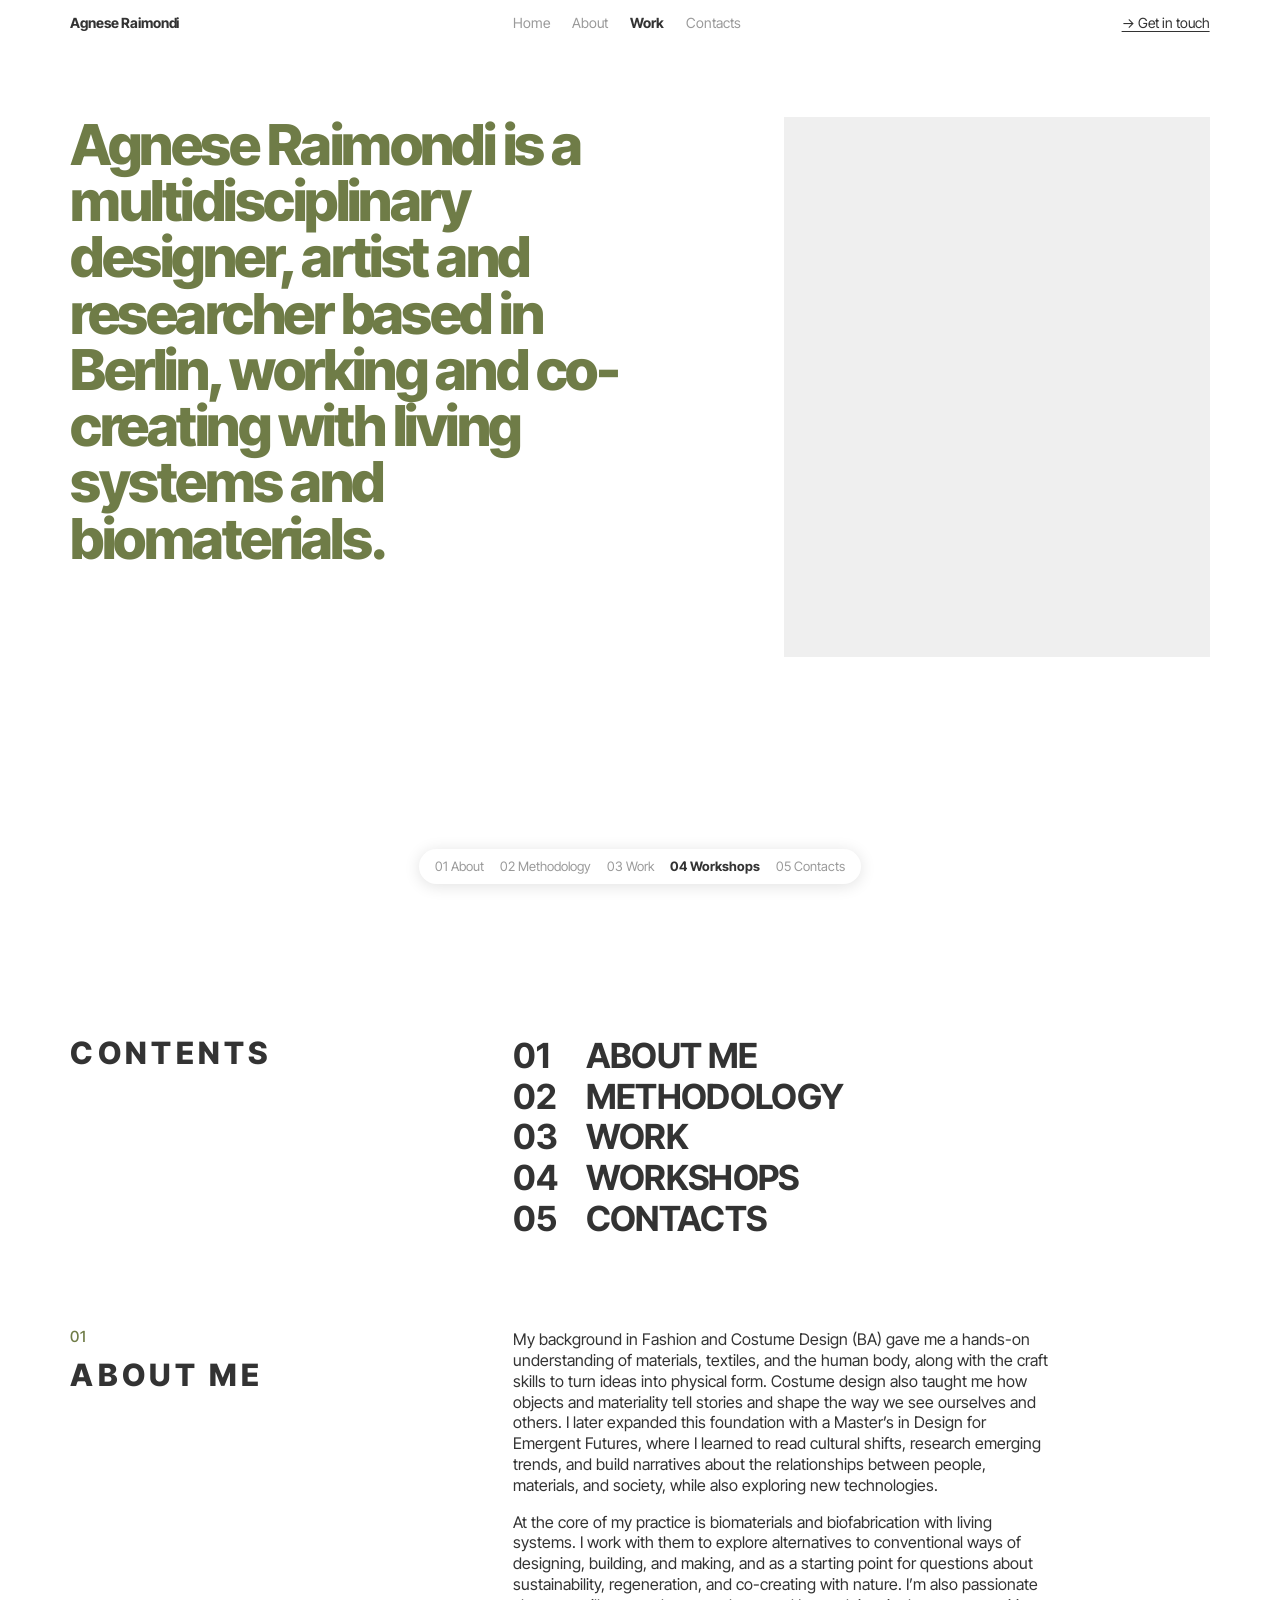
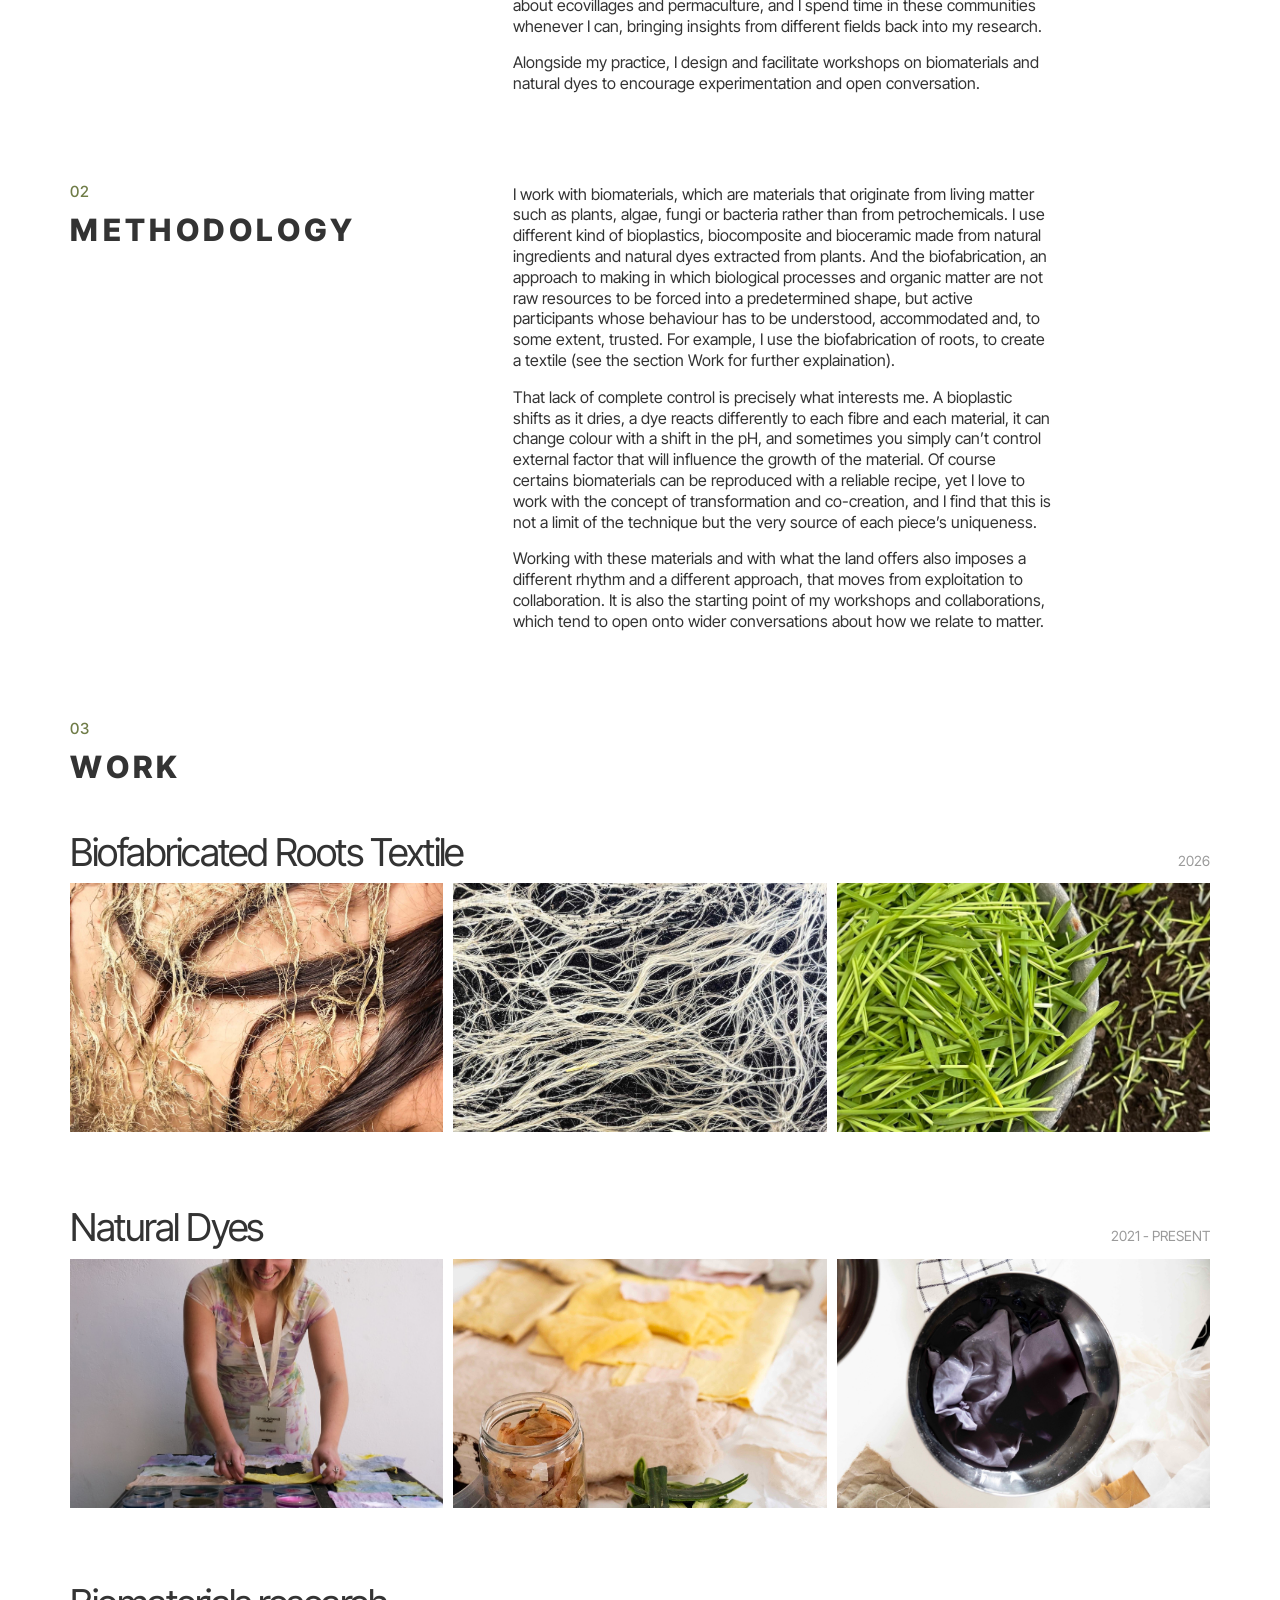
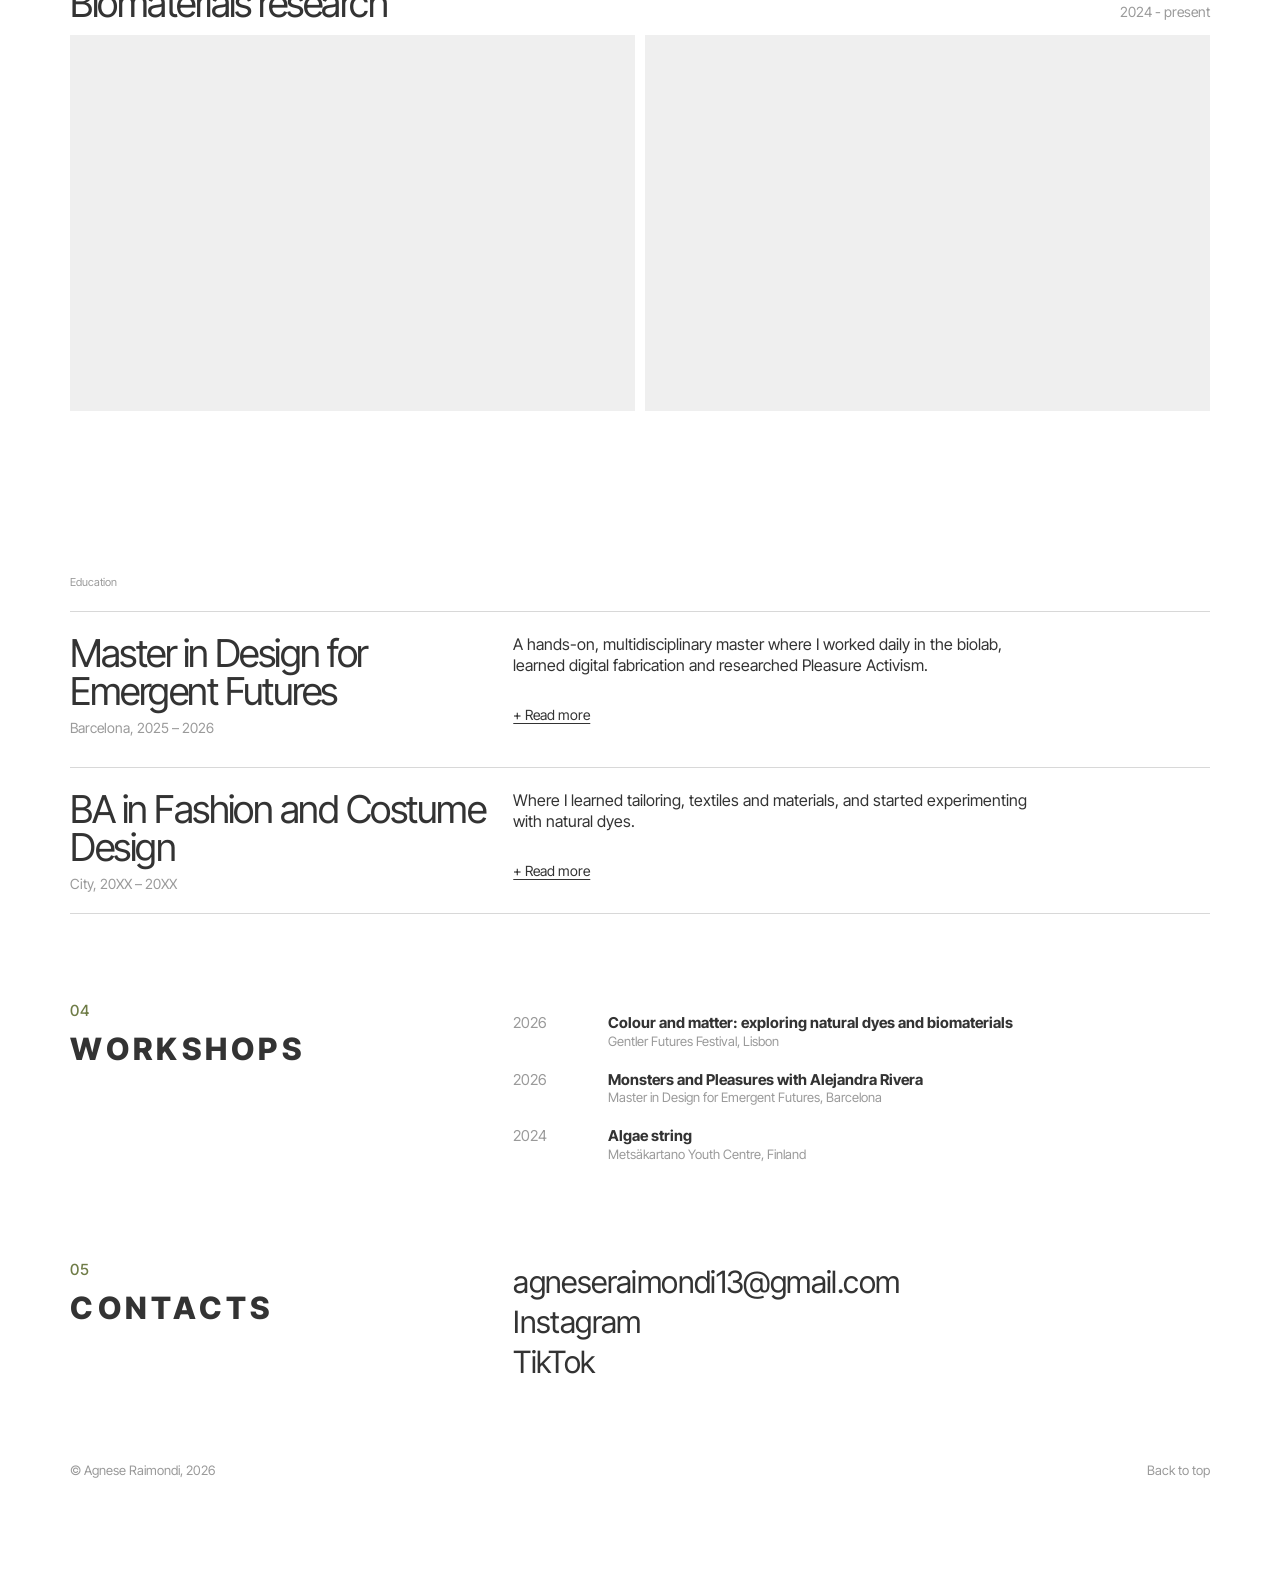
==== index.html @ 015f02f3 "eliminato process" ====
<!DOCTYPE html>
<html lang="en">
<head>
<meta charset="utf-8">
<meta name="viewport" content="width=device-width, initial-scale=1">
<title>Agnese Raimondi </title>
<meta name="description" content="Agnese Raimondi is a Bio-artist and Designer, working with sustainable approaches, regenerative design and biomaterials.">
<link rel="preconnect" href="https://fonts.googleapis.com">
<link rel="preconnect" href="https://fonts.gstatic.com" crossorigin>
<link href="https://fonts.googleapis.com/css2?family=Inter+Tight:wght@200;300;400;500;700;800&display=swap" rel="stylesheet">
<link rel="stylesheet" href="style.css">
</head>
<body>

<header class="bar">
  <a class="mark" href="#top">Agnese Raimondi</a>
  <nav aria-label="Main">
    <a href="#top" class="on">Home</a>
    <a href="#about">About</a>
    <a href="#work">Work</a>
    <a href="#contacts">Contacts</a>
  </nav>
  <a class="cta" href="#contacts">→ Get in touch</a>
</header>

<main id="top">
<div class="cover">
  <div class="cover-text">
<h1 class="lead">
  <span class="name">Agnese Raimondi is a multidisciplinary designer, artist and researcher based in Berlin, working and co-creating with living systems and biomaterials.</span>
</h1>
  </div>
  <div class="hero">
    <iframe src="https://player.vimeo.com/video/1244263925?badge=0&amp;autopause=0&amp;player_id=0&amp;app_id=58479&amp;autoplay=1&amp;muted=1&amp;loop=1&amp;background=1"
            allow="autoplay; fullscreen; picture-in-picture; clipboard-write; encrypted-media; web-share"
            referrerpolicy="strict-origin-when-cross-origin"
            title="MOLD WILL GROW ON YOU"></iframe>
  </div>
</div>

  <section class="blk toc" id="contents">
    <h2>Contents</h2>
    <div class="body">
      <ol>
        <li><a href="#about"><span>01</span>About me</a></li>
        <li><a href="#methodology"><span>02</span>Methodology</a></li>
        <li><a href="#work"><span>03</span>Work</a></li>
        <li><a href="#workshops"><span>04</span>Workshops</a></li>
        <li><a href="#contacts"><span>05</span>Contacts</a></li>
      </ol>
    </div>
  </section>

  <section class="blk" id="about">
    <h2><small>01</small>About me</h2>
    <div class="body">
      <p>My background in Fashion and Costume Design (BA) gave me a hands-on understanding of materials, textiles, and the human body, along with the craft skills to turn ideas into physical form. Costume design also taught me how objects and materiality tell stories and shape the way we see ourselves and others. I later expanded this foundation with a Master’s in Design for Emergent Futures, where I learned to read cultural shifts, research emerging trends, and build narratives about the relationships between people, materials, and society, while also exploring new technologies.</p>
<p>At the core of my practice is biomaterials and biofabrication with living systems. I work with them to explore alternatives to conventional ways of designing, building, and making, and as a starting point for questions about sustainability, regeneration, and co-creating with nature. I’m also passionate about ecovillages and permaculture, and I spend time in these communities whenever I can, bringing insights from different fields back into my research.</p>
<p>Alongside my practice, I design and facilitate workshops on biomaterials and natural dyes to encourage experimentation and open conversation.</p>
    </div>
  </section>

  <section class="blk" id="methodology">
    <h2><small>02</small>Methodology</h2>
    <div class="body">
<p>I work with biomaterials, which are materials that originate from living matter such as plants, algae, fungi or bacteria rather than from petrochemicals. I use different kind of bioplastics, biocomposite and bioceramic made from natural ingredients and natural dyes extracted from plants. And the biofabrication, an approach to making in which biological processes and organic matter are not raw resources to be forced into a predetermined shape, but active participants whose behaviour has to be understood, accommodated and, to some extent, trusted. For example, I use the biofabrication of roots, to create a textile (see the section Work for further explaination).</p>
<p>That lack of complete control is precisely what interests me. A bioplastic shifts as it dries, a dye reacts differently to each fibre and each material, it can change colour with a shift in the pH, and sometimes you simply can’t control external factor that will influence the growth of the material. Of course certains biomaterials can be reproduced with a reliable recipe, yet I love to work with the concept of transformation and co-creation,  and I find that this is not a limit of the technique but the very source of each piece’s uniqueness.</p>
<p>Working with these materials and with what the land offers also imposes a different rhythm and a different approach, that moves from exploitation to collaboration. It is also the starting point of my workshops and collaborations, which tend to open onto wider conversations about how we relate to matter.</p>
    </div>
  </section>

  <section class="blk wide" id="work">
    <h2><small>03</small>Work</h2>
    <div class="body" id="work-grid"></div>

<p class="lab">Education</p>

    <!-- ===== MASTER: tendina chiusa di default. Per averla aperta all'arrivo scrivi <details class="master" open> ===== -->
    <details class="master" id="master">
      <summary>
        <h3>Master in Design for Emergent Futures<small>Barcelona, 2025 – 2026</small></h3>
        <p class="m-short">A hands-on, multidisciplinary master where I worked daily in the biolab, learned digital fabrication and researched Pleasure Activism.</p>
        <span class="more"><span class="o-closed">+ Read more</span><span class="o-open">– Close</span></span>
      </summary>

      <div class="m-open">
        <div class="m-text">
          <div class="body">
            <p>I did my Master in Design for Emergent Futures in Barcelona, organised by IAAC and ELISAVA Barcelona School of Design and Engineering, in collaboration with Fab Lab Barcelona and the Fab Academy. It is a hands-on, multidisciplinary programme that takes design beyond aesthetics, to face complex challenges where many different factors are connected. The programme is built around four pillars: Explore, Build, Reflect and Apply. Through the Fab Academy, based on MIT’s course “How to Make (Almost) Anything” and led by Neil Gershenfeld, we learned digital fabrication, coding and synthetic biology, and we looked critically at technologies such as AI, blockchain and biotechnology.</p>

      <p>What I loved most is that I had the chance to work every day in the biolab, a laboratory where you research and experiment with living materials, and to deepen my research on biomaterials. I also explored new technologies: I learned some coding and how to work with Arduino, a small programmable board that lets objects react to the world around them, and I discovered new software such as Rhinoceros, TouchDesigner, and learned how to 3D print. I integrated all of this into my projects.</p>

      <p>My research project was about Pleasure Activism and what it means for women to live our own intimacy and pleasure, starting from my experience. I developed group facilitations to start conversations on the topic, and I prototyped games and objects of exploration to go with them. And working side by side with my classmates, I also learned rapid prototyping: turning ideas into real objects quickly, testing them and improving them together.</p>
          </div>
        </div>

        <p class="lab">Selected projects</p>

        <!-- Progetto 1: testo a sinistra, foto a destra -->
        <article class="mp">
          <div class="mp-text">
            <h4>(UN)chastity</h4>
            <span>2026</span>
            <p>(UN)chastity is a project made in collaboration with Ivan Hunga Garcia. Is a pair of pressure-sensitive g-string underwear made from biomaterials, embedded with vibration motors that respond to touch pressure. We explored and experimented at the intersection of e-textiles, biodesign, and intimate wearable technology, trying to make our artefacts as much open source and DIY as we could.</p>
            <p>If you want to know more, the project is fully open source and you can find it on <a href="https://www.hackster.io/545240/un-chastity-17b1e7" target="_blank" rel="noopener">Hackster</a>.</p>
          </div>
          <div class="mp-ph">
            <div class="ph"><img src="images/master/project1.jpg" alt="(UN)chastity, photo 1" onerror="this.remove()"></div>
            <div class="ph"><img src="images/master/project2.jpg" alt="(UN)chastity, photo 2" onerror="this.remove()"></div>
          </div>
        </article>

        <!-- Progetto 2: "flip" = testo a destra, foto a sinistra -->
        <article class="mp flip">
          <div class="mp-text">
            <h4>Monsters and Pleasures</h4>
            <span>2025</span>
            <p>[Breve descrizione del progetto: cosa hai fatto e perché.]</p>
          </div>
          <div class="mp-ph">
            <div class="ph"><img src="images/master/project1.jpg" alt="" onerror="this.remove()"></div>
            <div class="ph"><img src="images/master/project2.jpg" alt="" onerror="this.remove()"></div>
          </div>
        </article>
      </div>
    </details>

    <!-- ===== BA: stessa struttura del Master, cambiano solo id e testi ===== -->
    <details class="master" id="ba">
      <summary>
        <h3>BA in Fashion and Costume Design<small>City, 20XX – 20XX</small></h3>
        <p class="m-short">Where I learned tailoring, textiles and materials, and started experimenting with natural dyes.</p>
        <span class="more"><span class="o-closed">+ Read more</span><span class="o-open">– Close</span></span>
      </summary>

      <div class="m-open">
        <div class="m-text">
          <div class="body">
            <p>[Scrivi qui un paragrafo su cosa hai imparato a fare durante il BA: tecniche sartoriali, lavoro sui materiali, costumi, ecc.]</p>
          </div>
        </div>

        <p class="lab">Selected projects</p>

        <article class="mp">
          <div class="mp-text">
            <h4>Project name</h4>
            <span>20XX</span>
            <p>[Breve descrizione del progetto: cosa hai fatto e perché.]</p>
          </div>
          <div class="mp-ph">
            <div class="ph"><img src="images/ba/project-1-a.jpg" alt="" onerror="this.remove()"></div>
            <div class="ph"><img src="images/ba/project-1-b.jpg" alt="" onerror="this.remove()"></div>
          </div>
        </article>

        <article class="mp flip">
          <div class="mp-text">
            <h4>Project name</h4>
            <span>20XX</span>
            <p>[Breve descrizione del progetto: cosa hai fatto e perché.]</p>
          </div>
          <div class="mp-ph">
            <div class="ph"><img src="images/ba/project-2-a.jpg" alt="" onerror="this.remove()"></div>
            <div class="ph"><img src="images/ba/project-2-b.jpg" alt="" onerror="this.remove()"></div>
          </div>
        </article>
      </div>
    </details>
  </section>

  <section class="blk" id="workshops">
    <h2><small>04</small>Workshops</h2>
    <div class="body">
      <ul class="list">
        <li><span>2026</span><div><b>Colour and matter: exploring natural dyes and biomaterials </b><small>Gentler Futures Festival, Lisbon</small></div></li>
        <li><span>2026</span><div><b>Monsters and Pleasures with Alejandra Rivera</b><small>Master in Design for Emergent Futures, Barcelona</small></div></li>
        <li><span>2024</span><div><b>Algae string</b><small>Metsäkartano Youth Centre, Finland</small></div></li>
      </ul>
    </div>
  </section>

  <section class="blk" id="contacts">
    <h2><small>05</small>Contacts</h2>
    <div class="body contact">
      <a href="mailto:agneseraimondi13@gmail.com">agneseraimondi13@gmail.com</a>
      <a href="https://www.instagram.com/agmnesia/" target="_blank" rel="noopener">Instagram</a>
      <a href="https://www.tiktok.com/@agmnesia" target="_blank" rel="noopener">TikTok</a>
    </div>
  </section>
</main>

<footer class="foot"><span>© Agnese Raimondi, 2026</span><a href="#top">Back to top</a></footer>

<nav class="idx" id="idx" aria-label="Section index">
  <a href="#about">01 About</a>
  <a href="#methodology">02 Methodology</a>
  <a href="#work">03 Work</a>
  <a href="#workshops">04 Workshops</a>
  <a href="#contacts">05 Contacts</a>
</nav>

<script src="projects.js"></script>
<script>
(function(){
  // Work grid, built from projects.js
  document.getElementById("work-grid").innerHTML = PROJECTS.map(function(p, i){
    var n = Math.min(p.preview || 3, p.images.length);
    var thumbs = p.images.slice(0, n).map(function(src){
      return '<div class="ph"><img src="' + src + '" alt="" onerror="this.remove()"></div>';
    }).join("");
    return '<a class="wk" href="project.html?p=' + p.slug + '">' +
      '<div class="wk-h"><b>' + p.title + '</b><span>' + p.year + '</span></div>' +
      '<div class="wk-r" style="--n:' + n + '">' + thumbs + '</div></a>';
  }).join("");

  // Small index: appears once Contents has been scrolled past, highlights the current section
  var idx = document.getElementById("idx"), toc = document.getElementById("contents");
  new IntersectionObserver(function(e){
    idx.classList.toggle("show", !e[0].isIntersecting && e[0].boundingClientRect.bottom < 0);
  }).observe(toc);

  var links = [].slice.call(idx.querySelectorAll("a"));
  var navLinks = [].slice.call(document.querySelectorAll(".bar nav a"));
  var topNav = {about: "#about", work: "#work", contacts: "#contacts"};
  ["about","methodology","work","workshops","contacts"].forEach(function(id){
    var s = document.getElementById(id);
    new IntersectionObserver(function(e){
      if (!e[0].isIntersecting) return;
      links.forEach(function(a){a.classList.toggle("on", a.getAttribute("href") === "#" + id)});
      var t = topNav[id];
      if (t) navLinks.forEach(function(a){a.classList.toggle("on", a.getAttribute("href") === t)});
    }, {rootMargin: "-45% 0px -50% 0px"}).observe(s);
  });
})();
</script>
<script>
(function(){
  document.documentElement.classList.add("js");
  var els = document.querySelectorAll(".blk");
  els.forEach(function(el){ el.classList.add("reveal"); });
  var io = new IntersectionObserver(function(entries){
    entries.forEach(function(e){
      e.target.classList.toggle("in", e.isIntersecting);
    });
  }, {threshold: 0, rootMargin: "0px 0px -12% 0px"});
  els.forEach(function(el){ io.observe(el); });
})();
</script>
</body>
</html>
---- style.css ----
/* =====================================================
   AGNESE RAIMONDI PORTFOLIO – style.css
   Ordine: 1 Colori e misure · 2 Base · 3 Barra in alto
   4 Copertina · 5 Sezioni · 6 Work · 7 Pagina progetto
   8 Indice fisso · 9 Comparsa morbida · 10 Telefono
   ===================================================== */

/* ---------- 1. COLORI E MISURE (cambia qui) ---------- */
:root{
  --paper:#ffffff;                  /* sfondo */
  --ink:#333333;                    /* testo grigio scuro */
  --olive:#6f7c47;                  /* verde oliva */
  --mute:#9a9a9a;                   /* testi secondari */
  --soft:#efefef;                   /* riquadri senza foto */
  --pad:clamp(22px,5.5vw,80px);     /* margine dal bordo dello schermo */
  --gap:10px;                       /* spazio tra colonne e immagini */
  --col:38%;                        /* larghezza colonna sinistra */
}

/* ---------- 2. BASE ---------- */
*{box-sizing:border-box;margin:0;padding:0}
html{scroll-behavior:smooth;scroll-padding-top:60px}
body{
  background:var(--paper);
  color:var(--ink);
  font-family:"Inter Tight","Helvetica Neue",Helvetica,Arial,sans-serif;
  font-size:15px;
  line-height:1.3;
  -webkit-font-smoothing:antialiased;
}
a{color:inherit;text-decoration:none}
a:hover{color:var(--olive)}
:focus-visible{outline:2px solid var(--olive);outline-offset:3px}
img{display:block;max-width:100%}
.hero img,.ph img{width:100%;height:100%;object-fit:cover}

/* ---------- 3. BARRA IN ALTO ---------- */
.bar{
  position:sticky;top:0;z-index:10;
  display:grid;grid-template-columns:var(--col) 1fr auto;gap:var(--gap);
  align-items:baseline;
  padding:14px var(--pad);
  background:var(--paper);
  font-size:14px;
}
.bar .mark{font-weight:700;letter-spacing:-.01em}
.bar nav{display:flex;gap:22px}
.bar nav a{color:var(--mute)}
.bar nav a:hover{color:var(--ink)}
.bar nav a.on{color:var(--ink);font-weight:700}
.bar .cta{text-decoration:underline;text-underline-offset:3px}

/* ---------- 4. COPERTINA (titolo + video) ---------- */
.cover{
  min-height:100vh;min-height:100svh;       /* i Contents restano sotto la prima schermata */
  padding:var(--pad);
  display:grid;grid-template-columns:1fr 1fr;gap:var(--gap);
}
.cover-text{display:flex;flex-direction:column;gap:24px}

/* Titolo: tutto in verde oliva, grassetto */
.lead{
  font-size:clamp(34px,4.4vw,70px);         /* grandezza (prima era 5vw / 80px) */
  font-weight:800;
  letter-spacing:-.045em;
  line-height:1;
  color:var(--olive);
}
.lead .name,
.lead .rest{
  display:inline;                           /* nome e frase scorrono come un testo solo */
  color:var(--olive);
  font-size:1em;
  font-weight:800;
  letter-spacing:inherit;
  line-height:inherit;
  margin:0;
  max-width:none;
}

.hero{
  justify-self:end;
  height:min(60vh,585px);
  aspect-ratio:100/126.91;
  max-width:100%;
  background:var(--soft);
  overflow:hidden;
}
.hero iframe{width:100%;height:100%;border:0;display:block}

/* ---------- 5. SEZIONI DELLA HOME ---------- */
section.blk{
  display:grid;grid-template-columns:var(--col) 1fr;gap:var(--gap);
  padding:clamp(40px,7vw,96px) var(--pad) 0;
}
.blk>h2{
  font-size:clamp(22px,2.4vw,34px);
  font-weight:800;letter-spacing:.14em;text-transform:uppercase;line-height:1.1;
}
.blk>h2 small{
  display:block;margin-bottom:.8em;
  font-size:.5em;font-weight:500;letter-spacing:.05em;color:var(--olive);
}
.body p{max-width:60ch;margin-bottom:1em;font-size:16px}
.body p:last-child{margin-bottom:0}

/* Contents */
.toc ol{list-style:none}
.toc li{
  font-size:clamp(22px,2.7vw,38px);
  font-weight:700;letter-spacing:-.02em;line-height:1.18;text-transform:uppercase;
}
.toc li span{display:inline-block;width:2.1em}

/* Workshops */
.list{list-style:none}
.list li{display:grid;grid-template-columns:5.5em 1fr;gap:12px;padding:10px 0}
.list span{color:var(--mute)}
.list b{font-weight:700}
.list small{display:block;font-size:13px;color:var(--mute)}

/* Contacts e footer */
.contact a{display:block;font-size:clamp(22px,2.4vw,34px);font-weight:400;letter-spacing:-.02em}
.foot{
  display:flex;justify-content:space-between;gap:12px;flex-wrap:wrap;
  padding:80px var(--pad) 90px;
  font-size:13px;color:var(--mute);
}

/* ---------- 6. WORK (anteprime nella home) ---------- */
.blk.wide{grid-template-columns:1fr}
.blk.wide>h2{margin-bottom:clamp(20px,3vw,40px)}
.wk{display:block;margin-bottom:clamp(40px,6vw,80px)}
.wk-h{
  display:flex;justify-content:space-between;align-items:baseline;gap:12px;
  margin-bottom:12px;
  font-size:clamp(24px,3vw,44px);letter-spacing:-.04em;line-height:1;
}
.wk-h b{font-weight:400}
.wk-h span{font-size:14px;letter-spacing:0;color:var(--mute)}
.wk-r{display:grid;grid-template-columns:repeat(var(--n,3),1fr);gap:var(--gap)}
.wk .ph{aspect-ratio:3/2;background:var(--soft);overflow:hidden}
.wk .ph img{transition:transform .5s}
@media (hover:hover){                           /* solo con il mouse: su touch l'hover resterebbe "bloccato" dopo il tocco */
  .wk:hover .ph img{transform:scale(1.03)}
  .wk:hover .wk-h{color:var(--olive)}
}

/* ---------- 6b. EDUCATION (tendine Master e BA, dentro Work) ---------- */
.blk.wide>.lab{margin:clamp(40px,6vw,80px) 0 12px}      /* etichetta "Education" */

.master{border-top:1px solid #d8d8d8}                  /* linea sottile: separa le righe */
.master:last-child{border-bottom:1px solid #d8d8d8}

/* La parte SEMPRE visibile (summary): titolo a sinistra, frase breve + "Read more" a destra */
.master summary{
  display:grid;grid-template-columns:var(--col) 1fr;gap:var(--gap);
  padding:22px 0;cursor:pointer;
  list-style:none;                                      /* toglie il triangolino standard... */
}
.master summary::-webkit-details-marker{display:none}   /* ...anche su Safari */
.master summary>*{grid-column:2}                        /* tutto a destra, tranne il titolo */
.master summary h3{
  grid-column:1;grid-row:1/span 2;
  font-size:clamp(24px,3vw,44px);font-weight:400;letter-spacing:-.04em;line-height:1;
  transition:color .2s;
}
.master summary h3 small{display:block;margin-top:10px;font-size:14px;letter-spacing:0;color:var(--mute)}
.master summary:hover h3,.master summary:hover .more{color:var(--olive)}

.m-short{max-width:60ch;font-size:16px}
.more{
  justify-self:start;margin-top:10px;
  font-size:14px;text-decoration:underline;text-underline-offset:3px;
}
.o-open{display:none}                                   /* testo del bottone: "Close" appare solo da aperta */
.master[open] .o-closed{display:none}
.master[open] .o-open{display:inline}
.master[open] .m-short{display:none}                     /* da aperta la frase breve lascia posto al testo completo */

/* La parte che si apre */
.m-open{padding-bottom:clamp(20px,3vw,40px);animation:unfold .45s ease}
@keyframes unfold{from{opacity:0;transform:translateY(-8px)}to{opacity:1;transform:none}}
.m-text{display:grid;grid-template-columns:var(--col) 1fr;gap:var(--gap)}
.m-text .body{grid-column:2}
.m-open .lab{margin:clamp(30px,5vw,60px) 0 16px}

/* Progetto selezionato: colonna di testo + due foto affiancate */
.mp{
  display:grid;grid-template-columns:var(--col) 1fr;gap:var(--gap);
  align-items:start;margin-bottom:clamp(40px,6vw,80px);
}
.mp-text h4{font-size:clamp(20px,2vw,28px);font-weight:700;letter-spacing:-.02em;line-height:1.1}
.mp-text span{display:block;margin:6px 0 14px;font-size:13px;color:var(--mute)}
.mp-text p{max-width:42ch}
.mp-text p+p{margin-top:1em}
.mp-text a{text-decoration:underline;text-underline-offset:3px}   /* link esterni: sottolineati come "Get in touch" */
.mp-ph{display:grid;grid-template-columns:1fr 1fr;gap:var(--gap)}
.mp .ph{aspect-ratio:4/5;background:var(--soft);overflow:hidden}   /* forma delle foto: cambia qui */

/* "flip": inverte i lati (testo a destra). order:2 sposta il testo dopo le foto */
.mp.flip{grid-template-columns:1fr var(--col)}
.mp.flip .mp-text{order:2}

/* ---------- 7. PAGINA PROGETTO ---------- */
.back{display:block;margin-bottom:14px;font-size:30px;font-weight:200;line-height:1;color:var(--mute)}
.phead{
  display:grid;grid-template-columns:var(--col) 18.5% 1fr;gap:var(--gap);
  padding:clamp(40px,8vw,110px) var(--pad) 28px;
}
.phead h1{font-size:clamp(40px,4.6vw,76px);font-weight:400;letter-spacing:-.045em;line-height:.95;overflow-wrap:break-word}
.lab{margin-bottom:8px;font-size:11px;color:var(--mute)}
.meta p,.desc p{font-size:12.5px;line-height:1.32}
.meta div+div{margin-top:30px}
.desc p+p{margin-top:1.4em}

.rows{padding:0 var(--pad)}
.row{
  --h:clamp(220px,32vw,500px);                  /* altezza delle foto: cambia qui */
  display:grid;gap:var(--gap);margin-bottom:12px;align-items:start;
}
.row.a{grid-template-columns:1fr 1.6fr}         /* stretta | larga */
.row.b{grid-template-columns:1.6fr 1fr}         /* larga | stretta */
.row .ph{height:var(--h);background:var(--soft);overflow:hidden}
.row figcaption{margin:6px 0 18px;font-size:16px;font-weight:300;color:var(--mute)}

.next{display:block;padding:70px var(--pad) 0;font-size:clamp(28px,4vw,56px);letter-spacing:-.04em;line-height:1}
.next small{display:block;margin-bottom:10px;font-size:12px;letter-spacing:0;color:var(--mute)}

/* ---------- 8. INDICE FISSO (compare dopo i Contents) ---------- */
.idx{
  position:fixed;left:50%;bottom:16px;z-index:20;
  display:flex;gap:16px;
  max-width:calc(100vw - 24px);overflow-x:auto;scrollbar-width:none;
  padding:9px 16px;
  background:var(--paper);
  box-shadow:0 2px 16px rgba(0,0,0,.12);
  border-radius:99px;
  font-size:13px;white-space:nowrap;
  opacity:0;pointer-events:none;
  transform:translate(-50%,20px);
  transition:opacity .25s,transform .25s;
}
.idx.show{opacity:1;pointer-events:auto;transform:translate(-50%,0)}
.idx a{color:var(--mute)}
.idx a:hover{color:var(--ink)}
.idx a.on{color:var(--ink);font-weight:700}

/* ---------- 9. COMPARSA MORBIDA (su e giù) ---------- */
.js .reveal{
  opacity:0;transform:translateY(28px);
  transition:opacity .9s ease,transform .9s ease;   /* durata: cambia .9s */
}
.js .reveal.in{opacity:1;transform:none}

@media (prefers-reduced-motion:reduce){
  html{scroll-behavior:auto}
  .js .reveal{opacity:1;transform:none;transition:none}
  .m-open{animation:none}
}

/* ---------- 9b. IPAD E SCHERMI MEDI ---------- */
@media (min-width:761px) and (max-width:1100px){
  .meta p,.desc p{font-size:13.5px}             /* testi della pagina progetto un po' più leggibili */
}

/* ---------- 9c. DISPOSITIVI TOUCH (iPad e telefono) ---------- */
@media (pointer:coarse){
  .idx{gap:4px;padding:4px 10px}
  .idx a{padding:13px 8px}                      /* area di tocco più comoda (~44px di altezza) */
  .bar .cta{padding:8px 0}
}

/* ---------- 10. TELEFONO (sempre in fondo) ---------- */
@media (max-width:760px){
  :root{--col:100%}
  .bar{grid-template-columns:1fr auto}
  .bar nav{display:none}
  .cover{grid-template-columns:1fr;gap:28px}
  .hero{height:auto;width:100%;justify-self:stretch}
  section.blk,.phead,.row.a,.row.b{grid-template-columns:1fr}
  .phead{gap:26px}
  .meta div+div{margin-top:18px}
  .row.b .l{order:-1}
  .wk-r{grid-template-columns:1fr 1fr}
  .wk-r .ph:nth-child(n+3){display:none}
  .meta p,.desc p{font-size:14px}       /* 12.5px è troppo piccolo su un telefono */
  .idx .t{display:none}                 /* indice progetti: sul telefono solo i numeri... */
  .idx a.on .t{display:inline}          /* ...e il titolo del progetto aperto */
  .master summary,.m-text,.mp,.mp.flip{grid-template-columns:1fr}
  .master summary>*,.master summary h3{grid-column:1;grid-row:auto}
  .master summary h3{margin-bottom:10px}
  .m-text .body{grid-column:1}
  .mp.flip .mp-text{order:0}
}
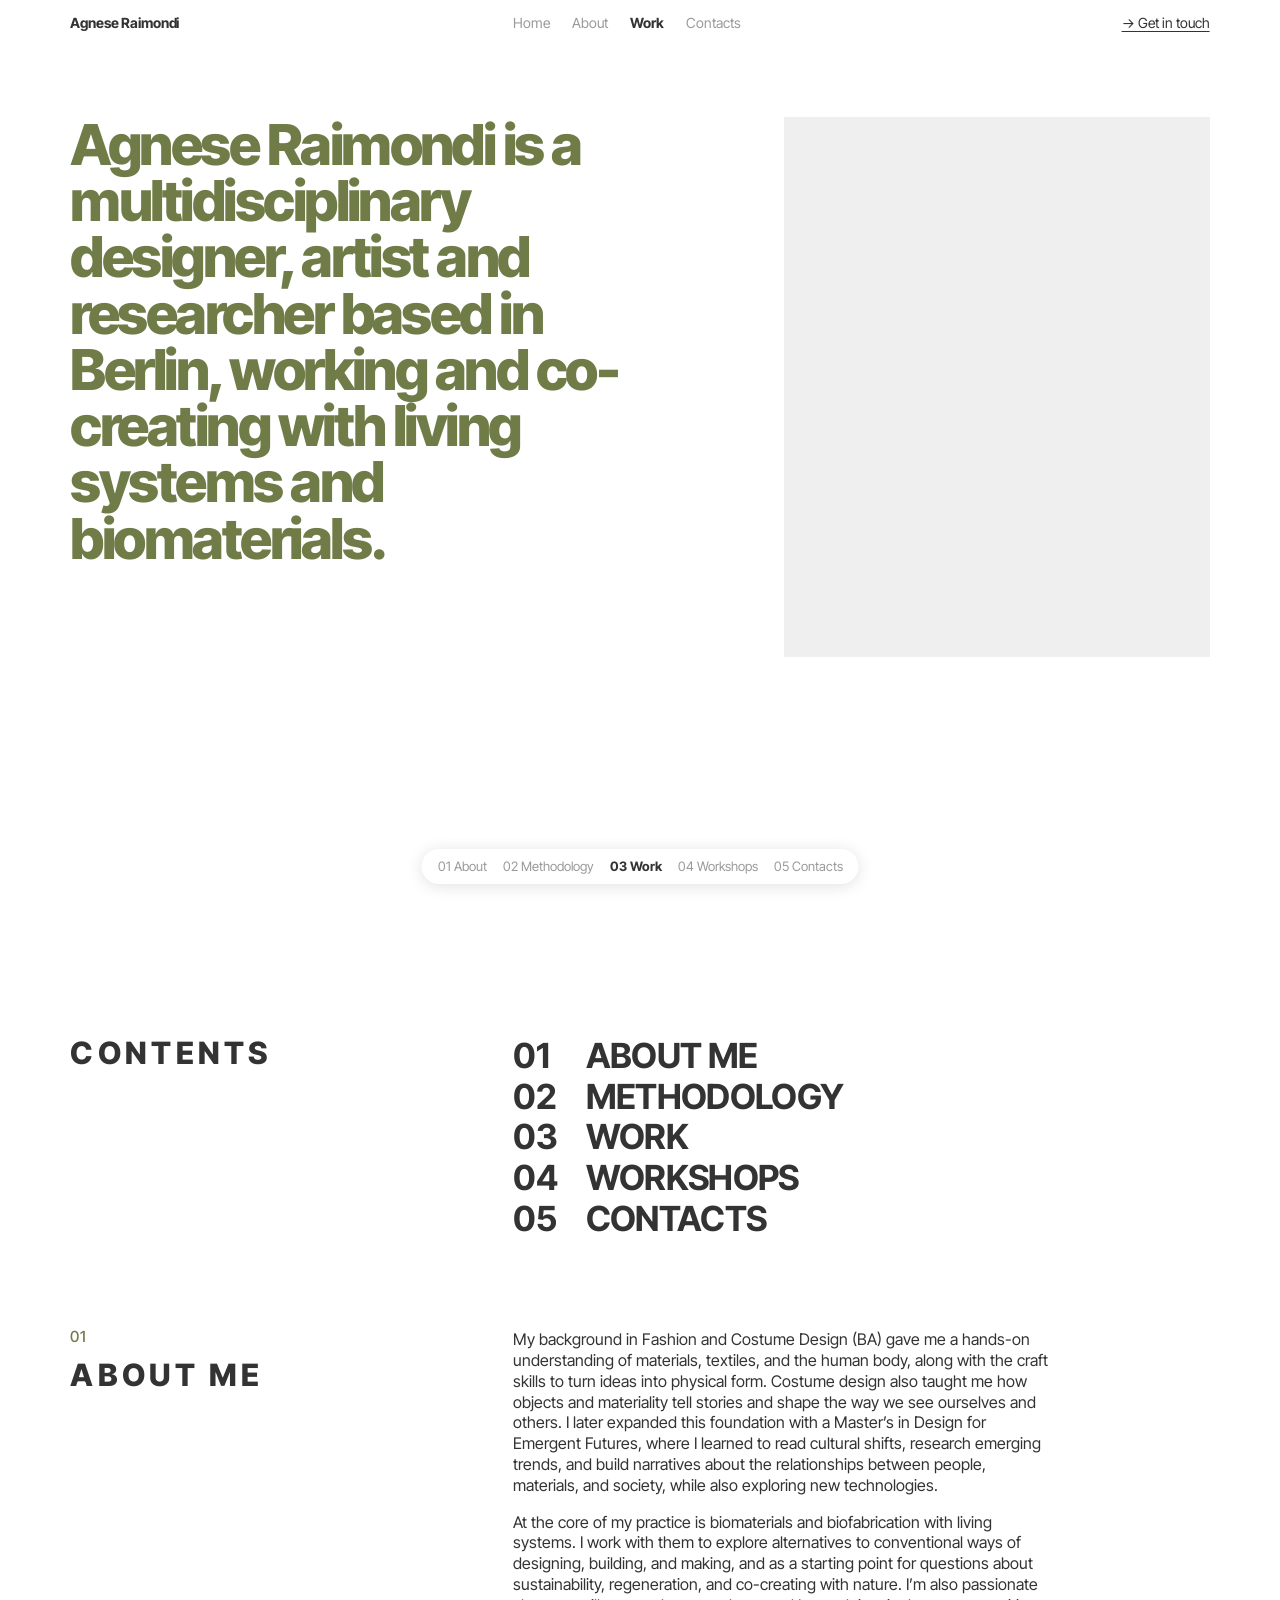
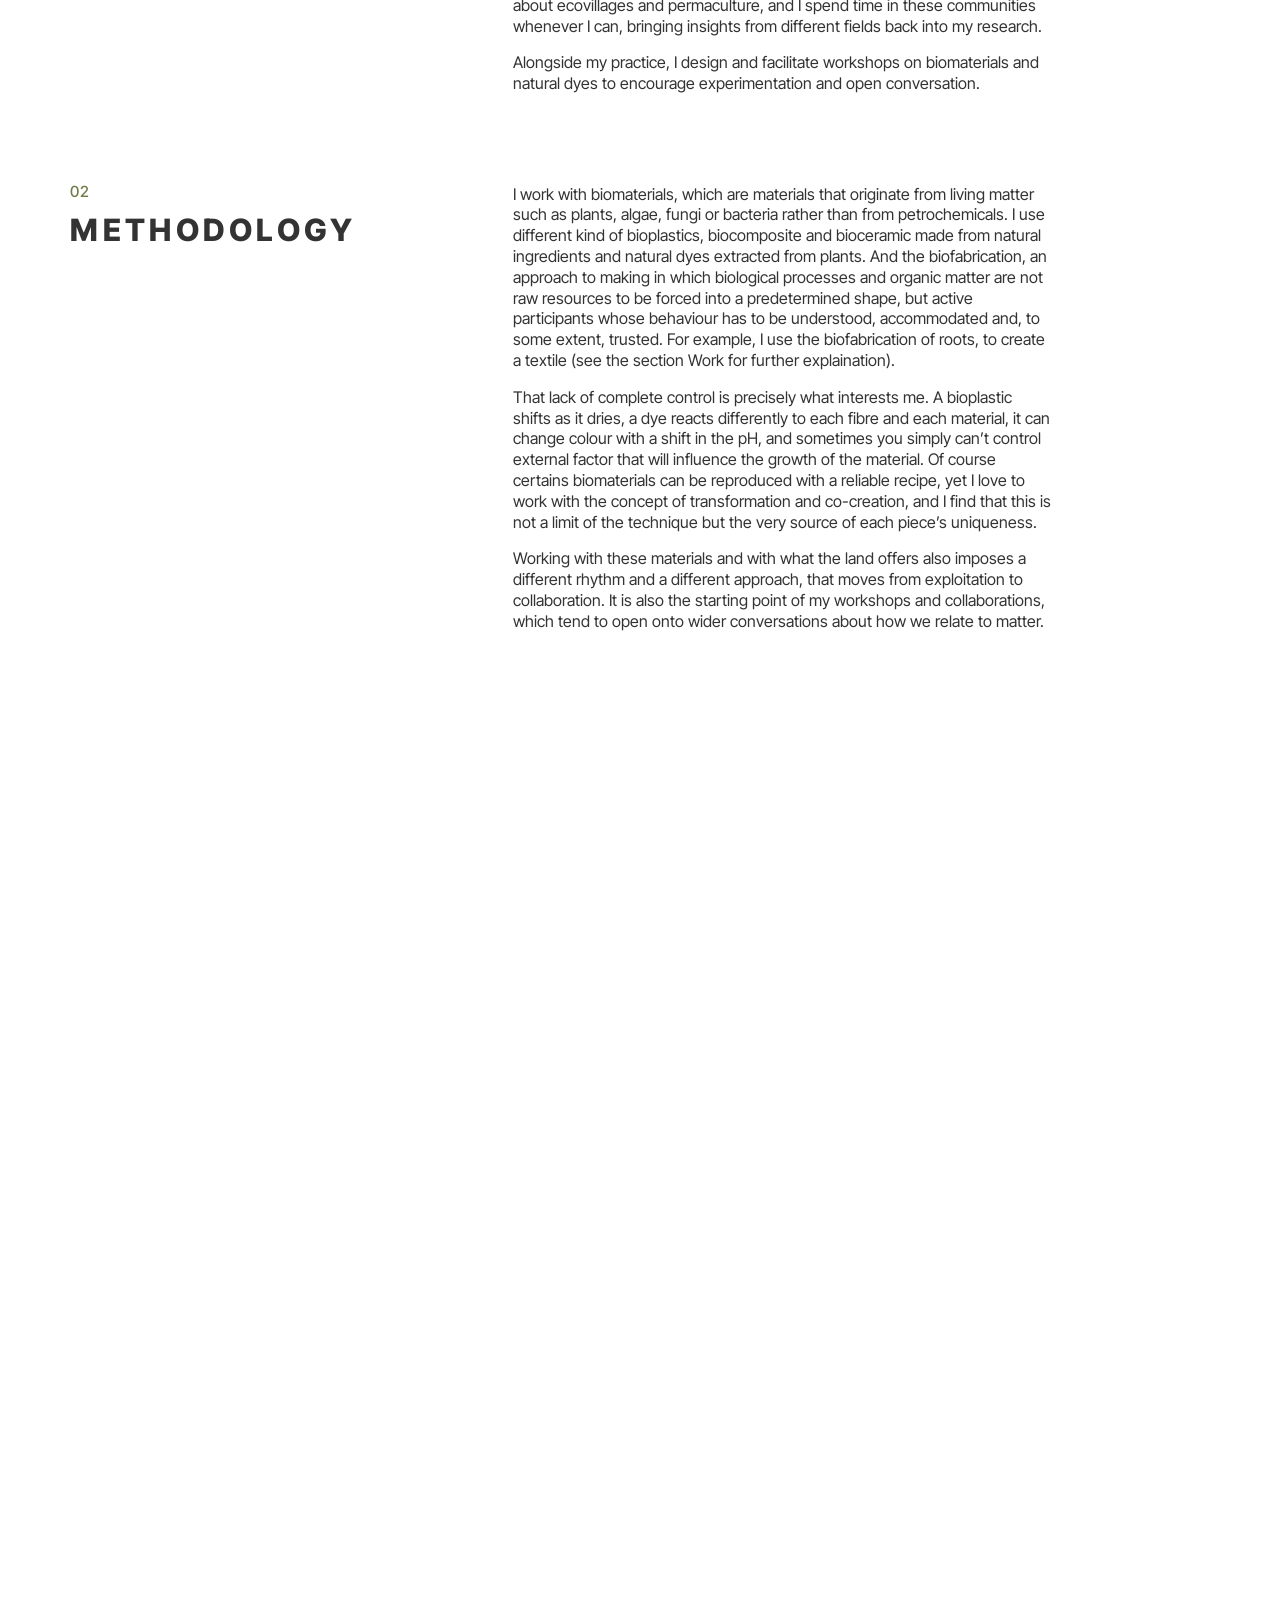
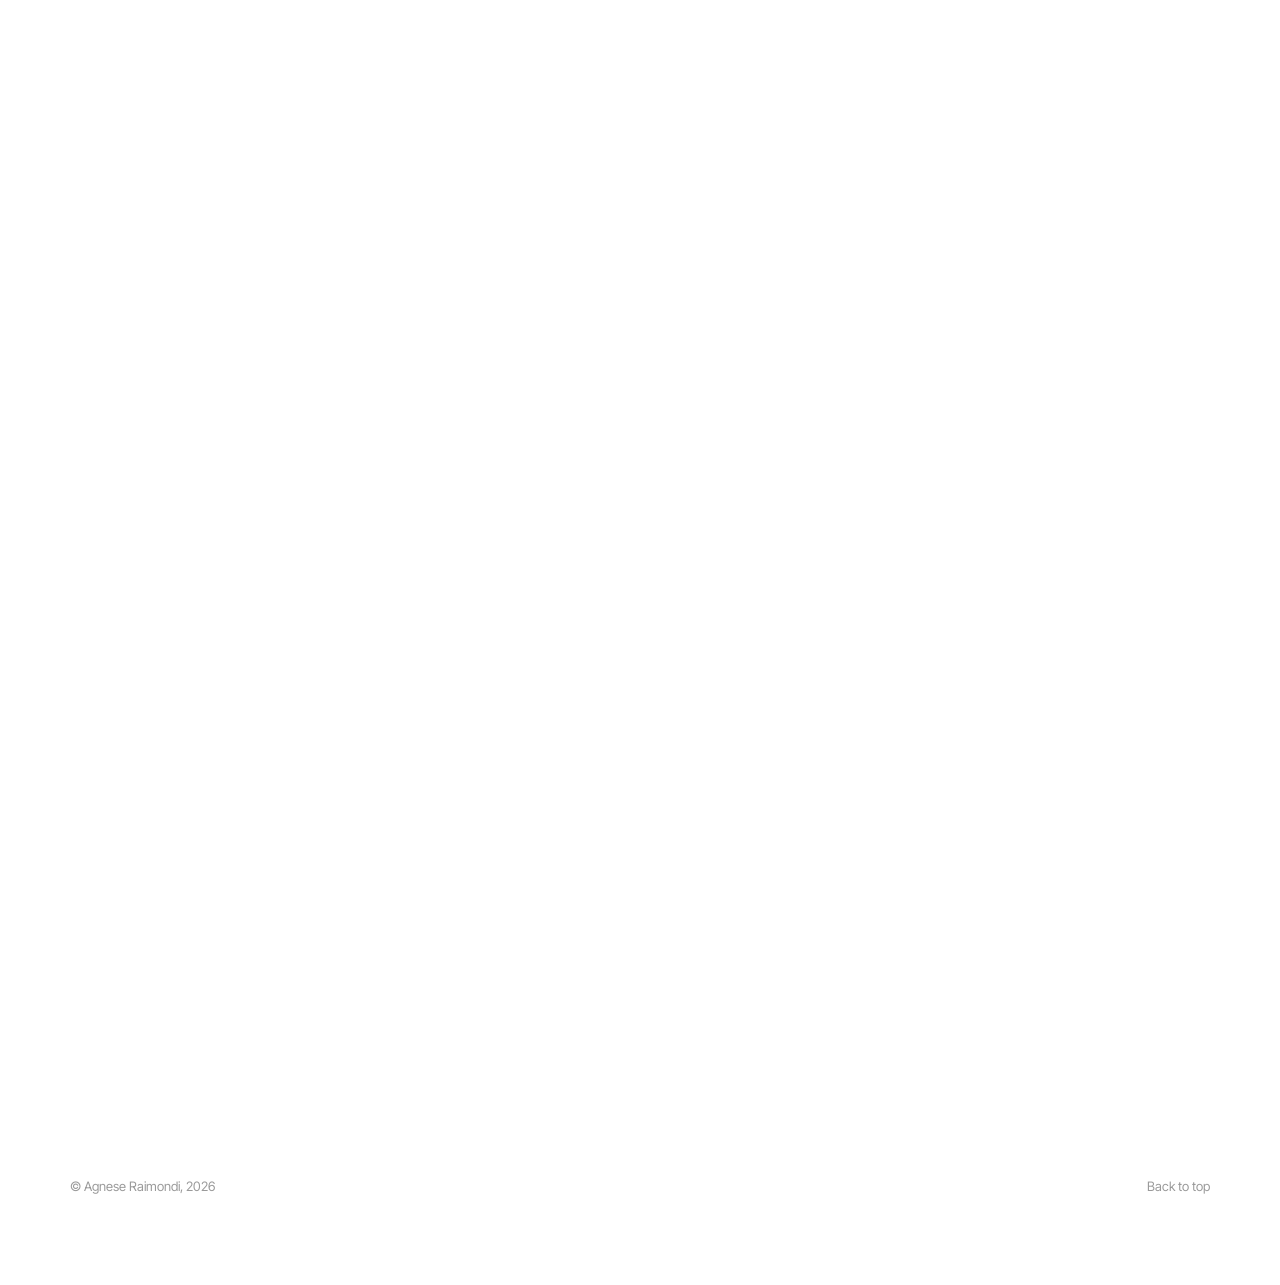
==== commit b81ad591: "new updtate biomaterial lamp section master" ====
--- a/index.html
+++ b/index.html
@@ -114,57 +114,43 @@
         <article class="mp flip">
           <div class="mp-text">
             <h4>Monsters and Pleasures</h4>
-            <span>2025</span>
-            <p>[Breve descrizione del progetto: cosa hai fatto e perché.]</p>
+            <span>2026</span>
+            <p>Monsters and Pleasures is a facilitation group I co-led with Alejandra Rivera, as part of my research on Pleasure Activism. About 20 people gathered outdoors to talk about intimacy, the body and vulnerable things. After an opening circle, groups of five rotated through four stations, where a host guided the conversation with a themed card and left a trace of it on paper, building a collective map. We closed with a circle to harvest what had emerged.</p>
+            <p>To explain to the participants what would happen, we made a small website. You can read <a href="https://agneseraimondii.github.io/monstersandpleasure/" target="_blank" rel="noopener">the guide</a>.</p>
           </div>
           <div class="mp-ph">
-            <div class="ph"><img src="images/master/project1.jpg" alt="" onerror="this.remove()"></div>
-            <div class="ph"><img src="images/master/project2.jpg" alt="" onerror="this.remove()"></div>
+            <div class="ph"><img src="images/master/project3.jpg" alt="Monsters and Pleasures, photo 1" onerror="this.remove()"></div>
+            <div class="ph"><img src="images/master/project4.jpg" alt="Monsters and Pleasures, photo 2" onerror="this.remove()"></div>
           </div>
         </article>
-      </div>
-    </details>
-
-    <!-- ===== BA: stessa struttura del Master, cambiano solo id e testi ===== -->
-    <details class="master" id="ba">
-      <summary>
-        <h3>BA in Fashion and Costume Design<small>City, 20XX – 20XX</small></h3>
-        <p class="m-short">Where I learned tailoring, textiles and materials, and started experimenting with natural dyes.</p>
-        <span class="more"><span class="o-closed">+ Read more</span><span class="o-open">– Close</span></span>
-      </summary>
-
-      <div class="m-open">
-        <div class="m-text">
-          <div class="body">
-            <p>[Scrivi qui un paragrafo su cosa hai imparato a fare durante il BA: tecniche sartoriali, lavoro sui materiali, costumi, ecc.]</p>
-          </div>
-        </div>
-
-        <p class="lab">Selected projects</p>
-
-        <article class="mp">
-          <div class="mp-text">
-            <h4>Project name</h4>
-            <span>20XX</span>
-            <p>[Breve descrizione del progetto: cosa hai fatto e perché.]</p>
-          </div>
-          <div class="mp-ph">
-            <div class="ph"><img src="images/ba/project-1-a.jpg" alt="" onerror="this.remove()"></div>
-            <div class="ph"><img src="images/ba/project-1-b.jpg" alt="" onerror="this.remove()"></div>
-          </div>
-        </article>
-
-        <article class="mp flip">
-          <div class="mp-text">
-            <h4>Project name</h4>
-            <span>20XX</span>
-            <p>[Breve descrizione del progetto: cosa hai fatto e perché.]</p>
-          </div>
-          <div class="mp-ph">
-            <div class="ph"><img src="images/ba/project-2-a.jpg" alt="" onerror="this.remove()"></div>
-            <div class="ph"><img src="images/ba/project-2-b.jpg" alt="" onerror="this.remove()"></div>
-          </div>
-        </article>
+
+        <!-- Progetto 3: testo a sinistra, foto a destra (niente "flip") -->
+<article class="mp">
+  <div class="mp-text">
+    <h4>Biomaterial Lamp</h4>
+    <span>2026</span>
+    <p>Lamp made in collaboration with Hannah Peevey, the structure was laser-cutted in acrylic and assembled by hand. While the biomaterial it's made of agar-agar and spirulina. </p>
+  </div>
+  <div class="mp-ph">
+    <div class="ph"><img src="images/master/project5.jpg" alt="[Nome della lampada], photo 1" onerror="this.remove()"></div>
+    <div class="ph"><img src="images/master/project6.jpg" alt="[Nome della lampada], photo 2" onerror="this.remove()"></div>
+  </div>
+</article>
+
+<!-- Progetto 4: "flip" = testo a destra, foto a sinistra -->
+<article class="mp flip">
+  <div class="mp-text">
+    <h4>[Nome del forno solare]</h4>
+    <span>[Anno]</span>
+    <p>[Il forno solare costruito in collaborazione con Low-tech Magazine e il biomateriale che lo ricopre.]</p>
+    <p>Se vuoi saperne di più, <a href="[link]" target="_blank" rel="noopener">[testo del link]</a>.</p>
+  </div>
+  <div class="mp-ph">
+    <div class="ph"><img src="images/master/project7.jpg" alt="[Nome del forno solare], photo 1" onerror="this.remove()"></div>
+    <div class="ph"><img src="images/master/project8.jpg" alt="[Nome del forno solare], photo 2" onerror="this.remove()"></div>
+  </div>
+</article>
+
       </div>
     </details>
   </section>
--- a/style.css
+++ b/style.css
@@ -213,6 +213,7 @@
 .meta p,.desc p{font-size:12.5px;line-height:1.32}
 .meta div+div{margin-top:30px}
 .desc p+p{margin-top:1.4em}
+.desc a{text-decoration:underline;text-underline-offset:3px}   /* link dentro la descrizione */
 
 .rows{padding:0 var(--pad)}
 .row{
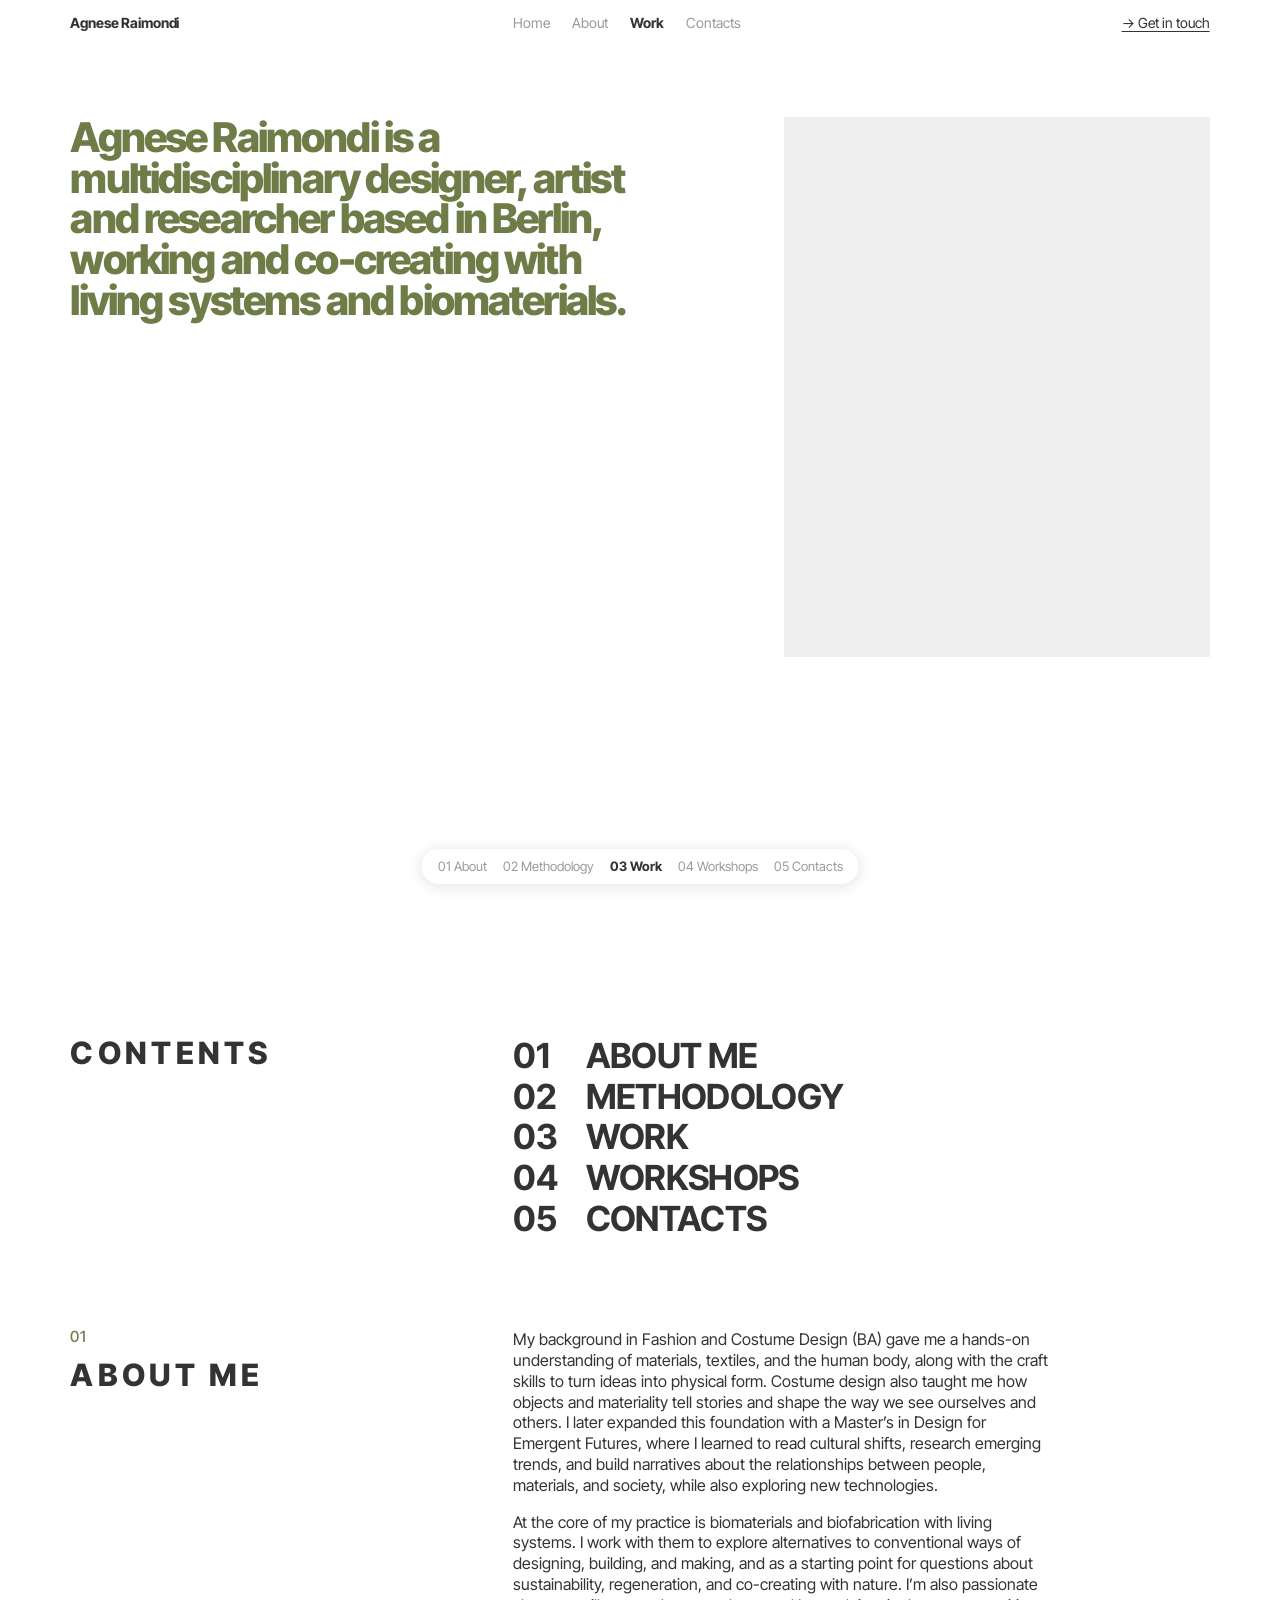
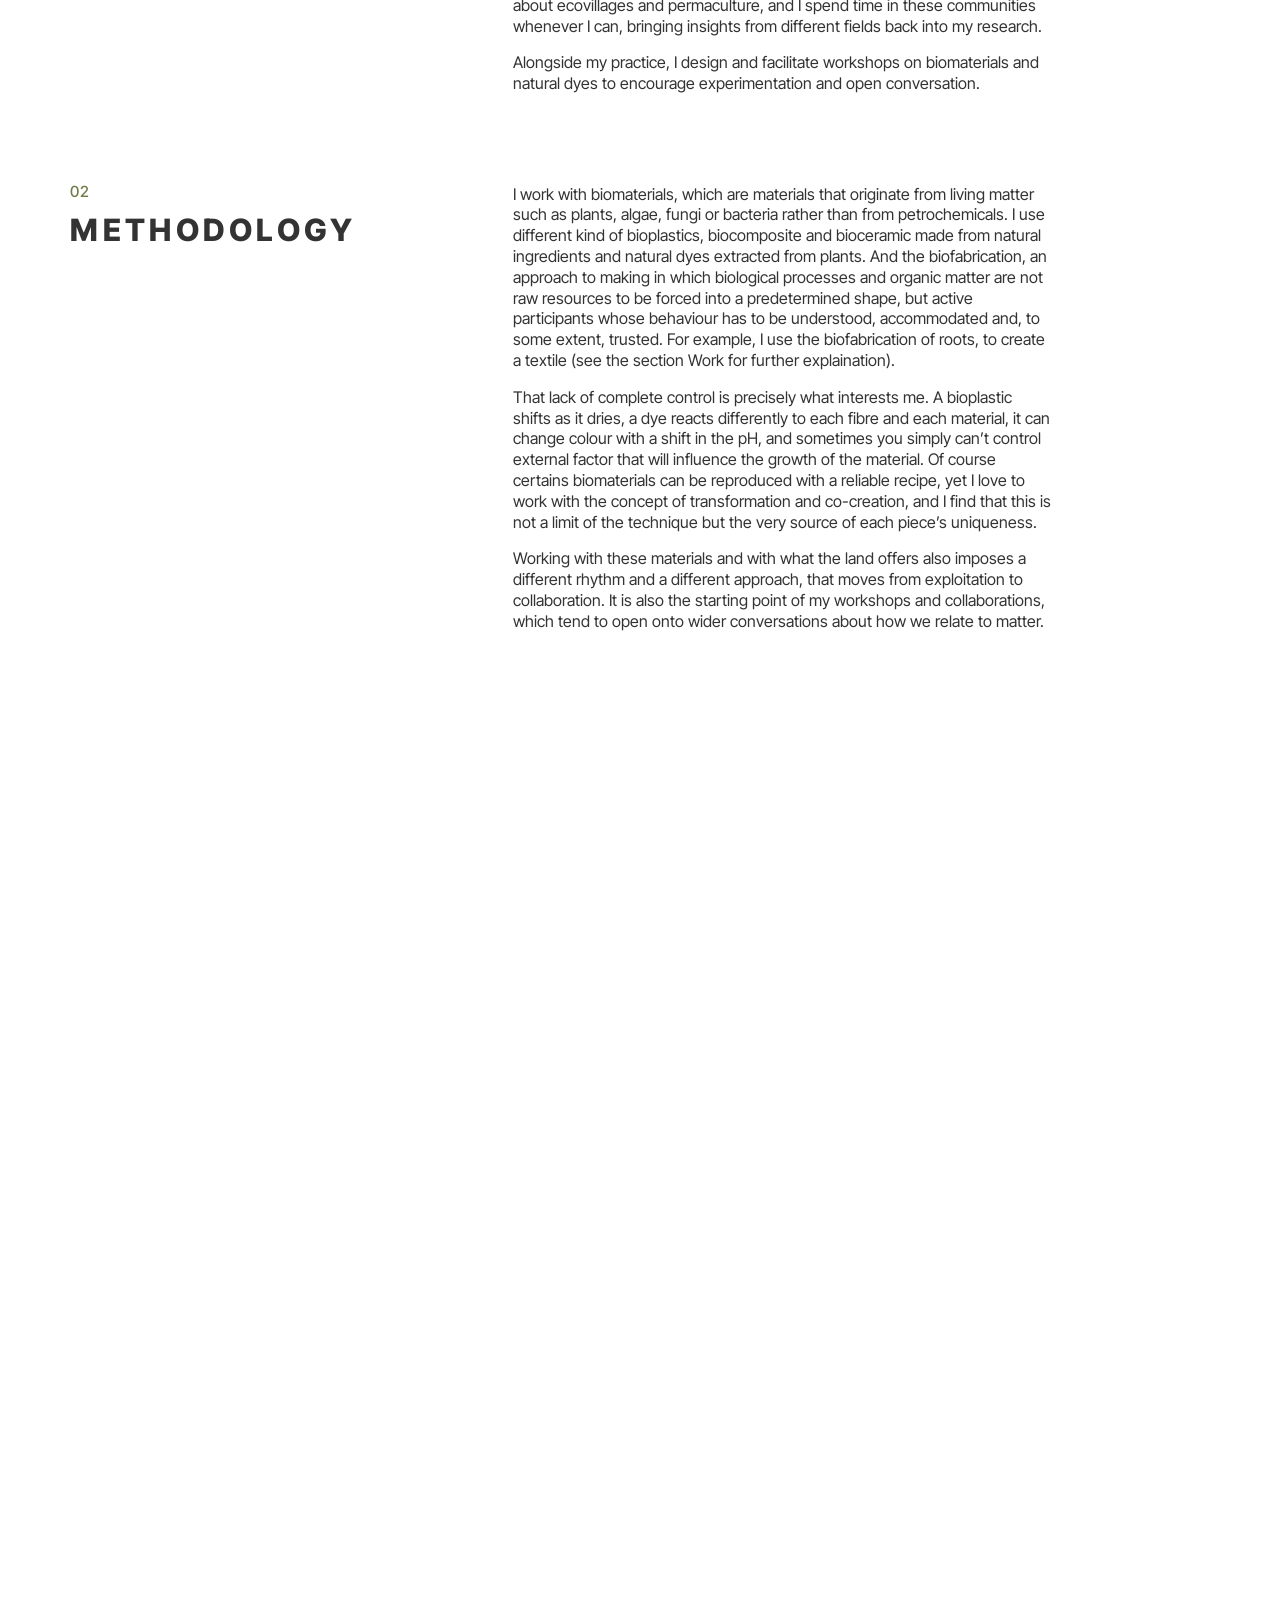
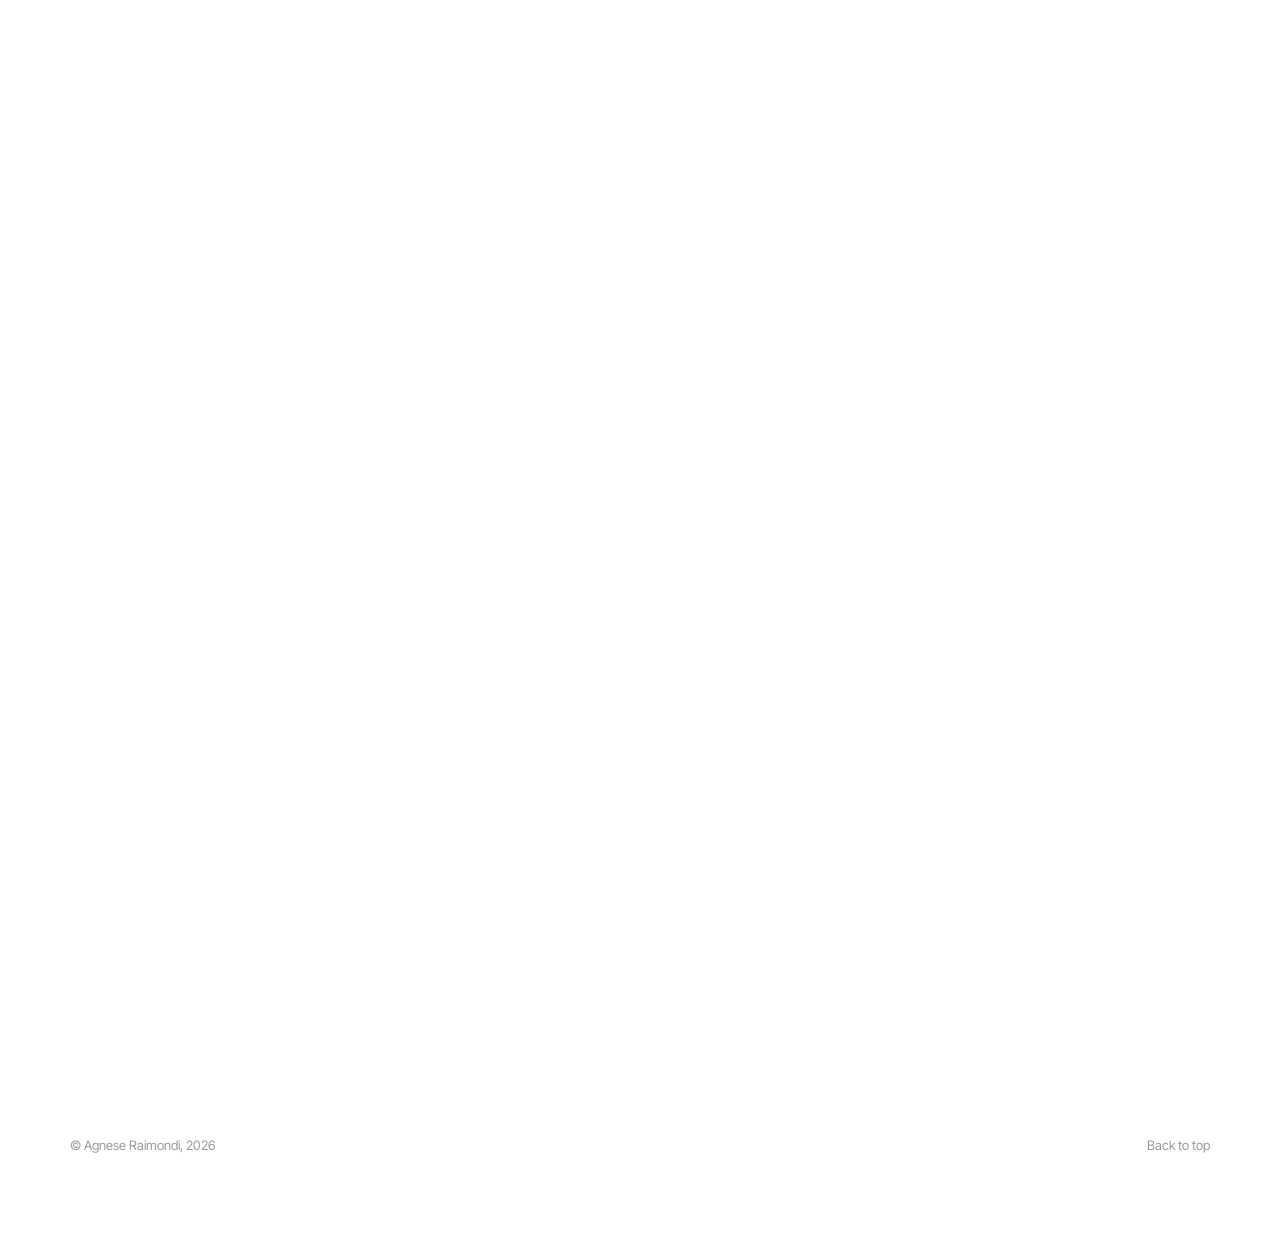
==== commit d0c6a7a7: "ready to go public" ====
--- a/index.html
+++ b/index.html
@@ -18,9 +18,9 @@
     <a href="#top" class="on">Home</a>
     <a href="#about">About</a>
     <a href="#work">Work</a>
-    <a href="#contacts">Contacts</a>
+    <a href="contact.html">Contacts</a>
   </nav>
-  <a class="cta" href="#contacts">→ Get in touch</a>
+  <a class="cta" href="contact.html">→ Get in touch</a>
 </header>
 
 <main id="top">
@@ -46,7 +46,7 @@
         <li><a href="#methodology"><span>02</span>Methodology</a></li>
         <li><a href="#work"><span>03</span>Work</a></li>
         <li><a href="#workshops"><span>04</span>Workshops</a></li>
-        <li><a href="#contacts"><span>05</span>Contacts</a></li>
+        <li><a href="contact.html"><span>05</span>Contacts</a></li>
       </ol>
     </div>
   </section>
@@ -111,7 +111,7 @@
         </article>
 
         <!-- Progetto 2: "flip" = testo a destra, foto a sinistra -->
-        <article class="mp flip">
+        <article class="mp flip" id="monsters-and-pleasures">
           <div class="mp-text">
             <h4>Monsters and Pleasures</h4>
             <span>2026</span>
@@ -124,56 +124,55 @@
           </div>
         </article>
 
-        <!-- Progetto 3: testo a sinistra, foto a destra (niente "flip") -->
-<article class="mp">
-  <div class="mp-text">
-    <h4>Biomaterial Lamp</h4>
-    <span>2026</span>
-    <p>Lamp made in collaboration with Hannah Peevey, the structure was laser-cutted in acrylic and assembled by hand. While the biomaterial it's made of agar-agar and spirulina. </p>
-  </div>
-  <div class="mp-ph">
-    <div class="ph"><img src="images/master/project5.jpg" alt="[Nome della lampada], photo 1" onerror="this.remove()"></div>
-    <div class="ph"><img src="images/master/project6.jpg" alt="[Nome della lampada], photo 2" onerror="this.remove()"></div>
-  </div>
-</article>
-
-<!-- Progetto 4: "flip" = testo a destra, foto a sinistra -->
-<article class="mp flip">
-  <div class="mp-text">
-    <h4>[Nome del forno solare]</h4>
-    <span>[Anno]</span>
-    <p>[Il forno solare costruito in collaborazione con Low-tech Magazine e il biomateriale che lo ricopre.]</p>
-    <p>Se vuoi saperne di più, <a href="[link]" target="_blank" rel="noopener">[testo del link]</a>.</p>
-  </div>
-  <div class="mp-ph">
-    <div class="ph"><img src="images/master/project7.jpg" alt="[Nome del forno solare], photo 1" onerror="this.remove()"></div>
-    <div class="ph"><img src="images/master/project8.jpg" alt="[Nome del forno solare], photo 2" onerror="this.remove()"></div>
-  </div>
-</article>
+        <!-- Progetto 3: testo a sinistra, foto a destra -->
+        <article class="mp">
+          <div class="mp-text">
+            <h4>Biomaterial Lamp</h4>
+            <span>2026</span>
+            <p>The Biomaterial Lamp is a project I developed together with Hannah Peevey. The structure is made of laser-cut acrylic, assembled by hand, and the biomaterial is made of agar-agar and spirulina, a blue-green algae.</p>
+            <p>It was also a lesson in rapid prototyping. Instead of aiming for a perfect object from the start, we built quickly, tested what worked and what didn't, and improved the design again and again. A laser cutter is precise and predictable, while a biomaterial is not, so prototyping fast was the way to learn how the two behave together. It taught me a lot about moving from an idea to a real object, and about turning mistakes into useful information.</p>
+          </div>
+          <div class="mp-ph">
+            <div class="ph"><img src="images/master/project5.jpg" alt="Biomaterial Lamp, photo 1" onerror="this.remove()"></div>
+            <div class="ph"><img src="images/master/project6.jpg" alt="Biomaterial Lamp, photo 2" onerror="this.remove()"></div>
+          </div>
+        </article>
+
+        <!-- Progetto 4: "flip" = testo a destra, foto a sinistra -->
+        <article class="mp flip">
+          <div class="mp-text">
+            <h4>Solar Oven</h4>
+            <span>Workshop with Low-tech Magazine</span>
+            <p>A workshop led by Kris De Decker of Low-tech Magazine, where we built a solar oven as a group in only two days, and then covered it with a biomaterial. It was a beautiful and fascinating experience, and I learned a lot.</p>
+            <p>If you want to know more, you can read <a href="https://solar.lowtechmagazine.com/2025/10/how-to-build-a-solar-powered-electric-oven/" target="_blank" rel="noopener">how to build a solar-powered electric oven</a> on Low-tech Magazine.</p>
+          </div>
+          <div class="mp-ph">
+            <div class="ph"><img src="images/master/project7.jpg" alt="Solar Oven, photo 1" onerror="this.remove()"></div>
+            <div class="ph"><img src="images/master/project8.jpg" alt="Solar Oven, photo 2" onerror="this.remove()"></div>
+          </div>
+        </article>
 
       </div>
     </details>
+
+    <!-- ===== BA: solo una riga, niente tendina ===== -->
+    <div class="master edu-note">
+      <h3>BA in Fashion and Costume Design<small>Accademia di Costume e Moda, 2020 – 2024</small></h3>
+      <p>Fashion, textile and costume design projects from my BA are available on request. <a href="mailto:agneseraimondi13@gmail.com">Write to me</a> and I will send them over.</p>
+    </div>
   </section>
 
   <section class="blk" id="workshops">
     <h2><small>04</small>Workshops</h2>
     <div class="body">
       <ul class="list">
-        <li><span>2026</span><div><b>Colour and matter: exploring natural dyes and biomaterials </b><small>Gentler Futures Festival, Lisbon</small></div></li>
-        <li><span>2026</span><div><b>Monsters and Pleasures with Alejandra Rivera</b><small>Master in Design for Emergent Futures, Barcelona</small></div></li>
+        <li><span>2026</span><div><b><a href="https://gentlerfutures.com/line-up-2026/agnese-raimondi" target="_blank" rel="noopener">Colour and matter: exploring natural dyes and biomaterials</a></b><small>Gentler Futures Festival, Lisbon</small></div></li>
+        <li><span>2026</span><div><b><a href="#monsters-and-pleasures">Monsters and Pleasures with Alejandra Rivera</a></b><small>Master in Design for Emergent Futures, Barcelona</small></div></li>
         <li><span>2024</span><div><b>Algae string</b><small>Metsäkartano Youth Centre, Finland</small></div></li>
       </ul>
     </div>
   </section>
 
-  <section class="blk" id="contacts">
-    <h2><small>05</small>Contacts</h2>
-    <div class="body contact">
-      <a href="mailto:agneseraimondi13@gmail.com">agneseraimondi13@gmail.com</a>
-      <a href="https://www.instagram.com/agmnesia/" target="_blank" rel="noopener">Instagram</a>
-      <a href="https://www.tiktok.com/@agmnesia" target="_blank" rel="noopener">TikTok</a>
-    </div>
-  </section>
 </main>
 
 <footer class="foot"><span>© Agnese Raimondi, 2026</span><a href="#top">Back to top</a></footer>
@@ -183,7 +182,7 @@
   <a href="#methodology">02 Methodology</a>
   <a href="#work">03 Work</a>
   <a href="#workshops">04 Workshops</a>
-  <a href="#contacts">05 Contacts</a>
+  <a href="contact.html">05 Contacts</a>
 </nav>
 
 <script src="projects.js"></script>
@@ -208,8 +207,8 @@
 
   var links = [].slice.call(idx.querySelectorAll("a"));
   var navLinks = [].slice.call(document.querySelectorAll(".bar nav a"));
-  var topNav = {about: "#about", work: "#work", contacts: "#contacts"};
-  ["about","methodology","work","workshops","contacts"].forEach(function(id){
+  var topNav = {about: "#about", work: "#work"};
+  ["about","methodology","work","workshops"].forEach(function(id){
     var s = document.getElementById(id);
     new IntersectionObserver(function(e){
       if (!e[0].isIntersecting) return;
@@ -233,5 +232,24 @@
   els.forEach(function(el){ io.observe(el); });
 })();
 </script>
+<script>
+(function(){
+  // Un link come href="#monsters-and-pleasures" punta dentro la tendina del Master, che di default è chiusa.
+  // Qui la apriamo prima che il browser scorra fino al progetto.
+  function openFor(id){
+    var t = id && document.getElementById(id);
+    var d = t && t.closest("details");
+    if (d && !d.open) d.open = true;
+    return t;
+  }
+  document.addEventListener("click", function(e){
+    var a = e.target.closest('a[href^="#"]');
+    if (a) openFor(a.getAttribute("href").slice(1));
+  });
+  // Stesso discorso se qualcuno arriva già con l'indirizzo completo (index.html#monsters-and-pleasures)
+  var t = openFor(location.hash.slice(1));
+  if (t) t.scrollIntoView();
+})();
+</script>
 </body>
 </html>
--- a/style.css
+++ b/style.css
@@ -60,7 +60,7 @@
 
 /* Titolo: tutto in verde oliva, grassetto */
 .lead{
-  font-size:clamp(34px,4.4vw,70px);         /* grandezza (prima era 5vw / 80px) */
+  font-size:clamp(26px,3.2vw,48px);         /* grandezza: minimo, ideale, massimo (prima 34px / 4.4vw / 70px) */
   font-weight:800;
   letter-spacing:-.045em;
   line-height:1;
@@ -118,9 +118,9 @@
 .list span{color:var(--mute)}
 .list b{font-weight:700}
 .list small{display:block;font-size:13px;color:var(--mute)}
-
-/* Contacts e footer */
-.contact a{display:block;font-size:clamp(22px,2.4vw,34px);font-weight:400;letter-spacing:-.02em}
+.list a{text-decoration:underline;text-underline-offset:3px}   /* link del workshop: sottolineato, perché su telefono non esiste l'hover */
+
+/* Footer */
 .foot{
   display:flex;justify-content:space-between;gap:12px;flex-wrap:wrap;
   padding:80px var(--pad) 90px;
@@ -147,7 +147,12 @@
 }
 
 /* ---------- 6b. EDUCATION (tendine Master e BA, dentro Work) ---------- */
-.blk.wide>.lab{margin:clamp(40px,6vw,80px) 0 12px}      /* etichetta "Education" */
+.blk.wide>.lab{
+  margin:clamp(40px,6vw,80px) 0 12px;
+  font-size:clamp(16px,1.6vw,22px);          /* più grande (prima 11px) */
+  font-weight:800;letter-spacing:.14em;text-transform:uppercase;   /* stesso stile dei titoli di sezione */
+  color:var(--ink);                          /* grigio scuro invece del grigio chiaro */
+}
 
 .master{border-top:1px solid #d8d8d8}                  /* linea sottile: separa le righe */
 .master:last-child{border-bottom:1px solid #d8d8d8}
@@ -202,6 +207,42 @@
 .mp.flip{grid-template-columns:1fr var(--col)}
 .mp.flip .mp-text{order:2}
 
+/* ---------- 6c. RIGA BA (sotto il Master) ---------- */
+/* Stessa impostazione del Master (titolo a sinistra, testo a destra), ma senza tendina */
+.edu-note{
+  display:grid;grid-template-columns:var(--col) 1fr;gap:var(--gap);
+  padding:22px 0;
+}
+.edu-note h3{font-size:clamp(24px,3vw,44px);font-weight:400;letter-spacing:-.04em;line-height:1}
+.edu-note h3 small{display:block;margin-top:10px;font-size:14px;letter-spacing:0;color:var(--mute)}
+.edu-note p{max-width:60ch;font-size:16px}
+.edu-note a{text-decoration:underline;text-underline-offset:3px}
+
+/* ---------- 6d. PAGINA CONTACTS (contact.html) ---------- */
+.c-block{margin-bottom:clamp(32px,4.5vw,56px)}
+.c-block:last-child{margin-bottom:0}
+.c-block .lab{margin-bottom:12px}                      /* etichette piccole e grigie sopra ogni gruppo */
+
+.body .c-lead{                                         /* frase di apertura */
+  max-width:36ch;
+  font-size:clamp(20px,2vw,28px);font-weight:400;letter-spacing:-.03em;line-height:1.15;
+  margin-bottom:0;
+}
+.body .c-big{                                          /* "Berlin, Rome and Barcelona" e social */
+  max-width:none;
+  font-size:clamp(16px,1.5vw,20px);font-weight:400;letter-spacing:-.01em;line-height:1.3;
+  margin-bottom:0;
+}
+.c-soc{display:flex;flex-wrap:wrap;gap:6px 28px}
+.c-big a{text-decoration:underline;text-underline-offset:4px}   /* email e social: sottolineati, così si capisce che si toccano */
+.c-lead+.c-big{margin-top:20px}                        /* spazio tra il messaggio e l'email */
+
+/* Footer in fondo alla pagina Contacts: il body diventa una colonna alta almeno quanto lo schermo,
+   il contenuto (main) si prende lo spazio libero e spinge il footer verso il basso */
+.contact-page{min-height:100vh;min-height:100svh;display:flex;flex-direction:column}
+.contact-page main{flex:1}
+
+
 /* ---------- 7. PAGINA PROGETTO ---------- */
 .back{display:block;margin-bottom:14px;font-size:30px;font-weight:200;line-height:1;color:var(--mute)}
 .phead{
@@ -225,8 +266,6 @@
 .row .ph{height:var(--h);background:var(--soft);overflow:hidden}
 .row figcaption{margin:6px 0 18px;font-size:16px;font-weight:300;color:var(--mute)}
 
-.next{display:block;padding:70px var(--pad) 0;font-size:clamp(28px,4vw,56px);letter-spacing:-.04em;line-height:1}
-.next small{display:block;margin-bottom:10px;font-size:12px;letter-spacing:0;color:var(--mute)}
 
 /* ---------- 8. INDICE FISSO (compare dopo i Contents) ---------- */
 .idx{
@@ -288,9 +327,10 @@
   .meta p,.desc p{font-size:14px}       /* 12.5px è troppo piccolo su un telefono */
   .idx .t{display:none}                 /* indice progetti: sul telefono solo i numeri... */
   .idx a.on .t{display:inline}          /* ...e il titolo del progetto aperto */
-  .master summary,.m-text,.mp,.mp.flip{grid-template-columns:1fr}
+  .master summary,.m-text,.mp,.mp.flip,.edu-note{grid-template-columns:1fr}
   .master summary>*,.master summary h3{grid-column:1;grid-row:auto}
   .master summary h3{margin-bottom:10px}
+  .edu-note h3{margin-bottom:10px}
   .m-text .body{grid-column:1}
   .mp.flip .mp-text{order:0}
 }
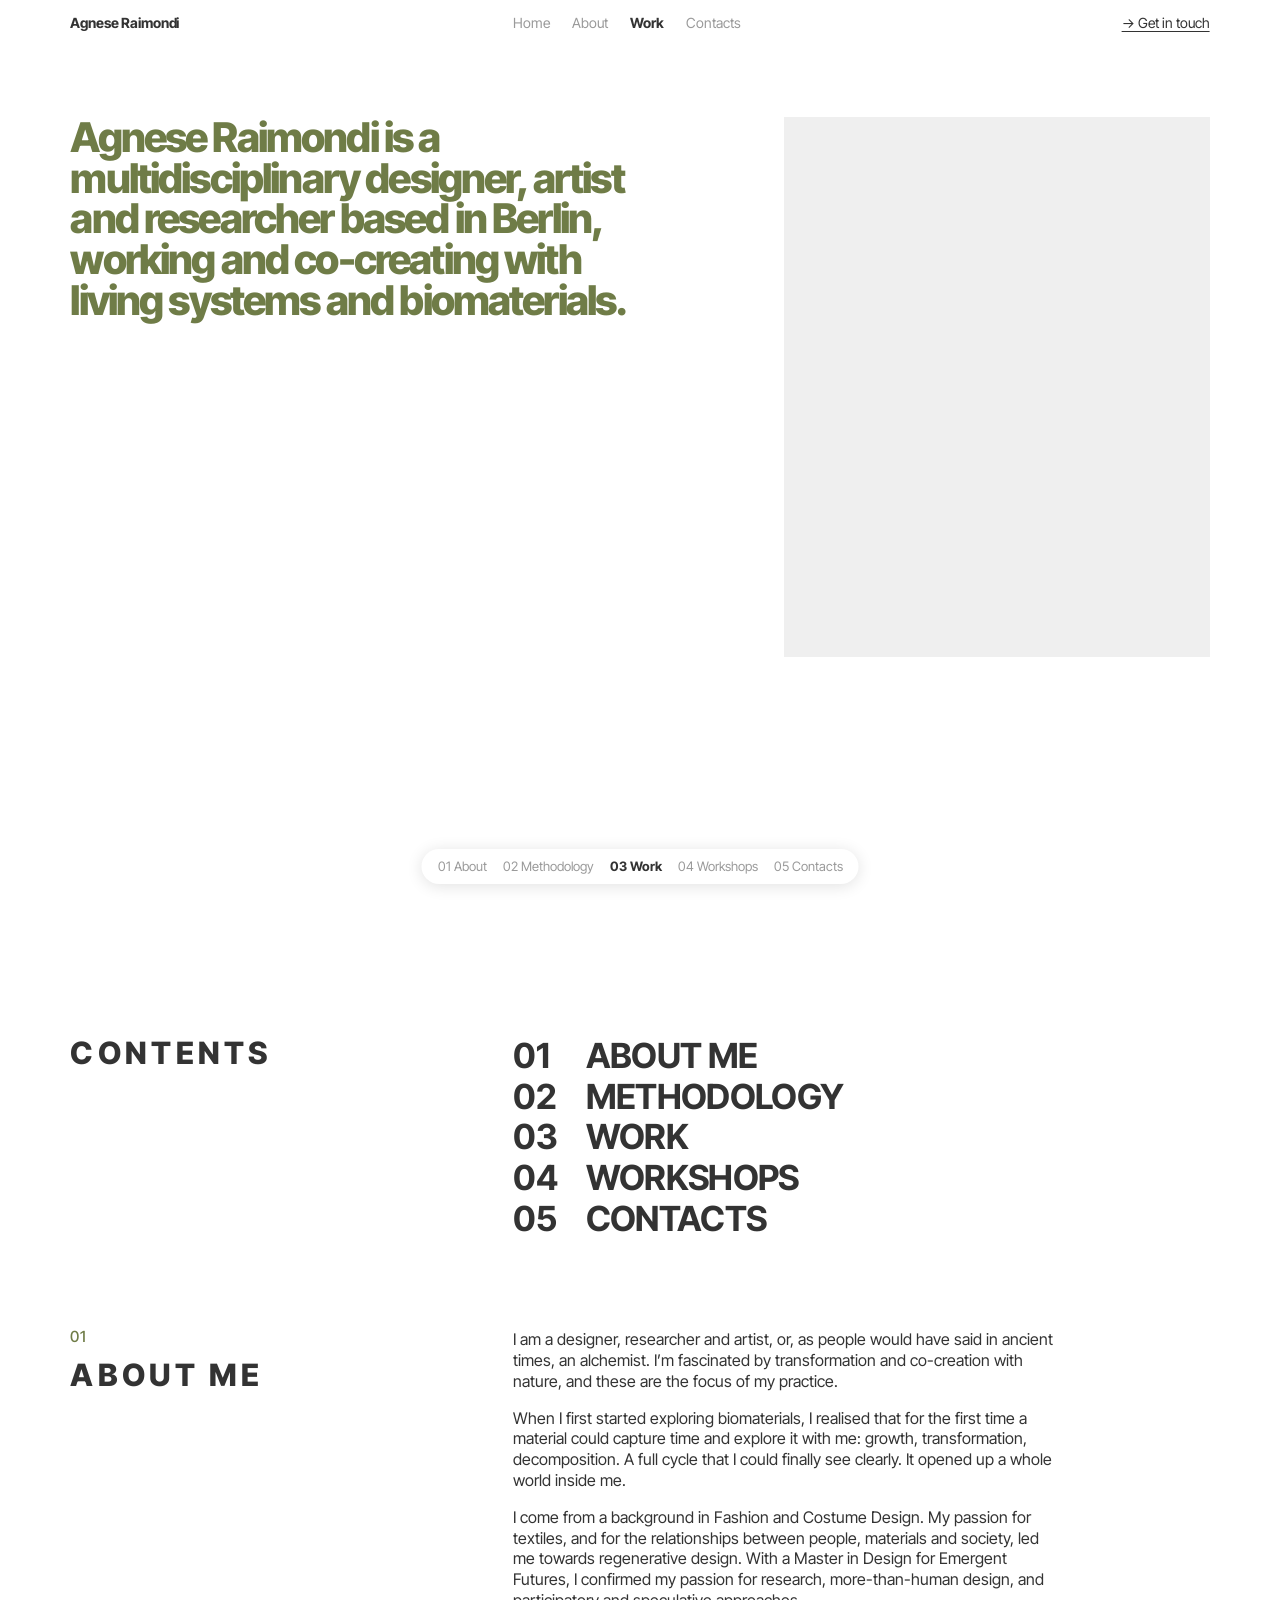
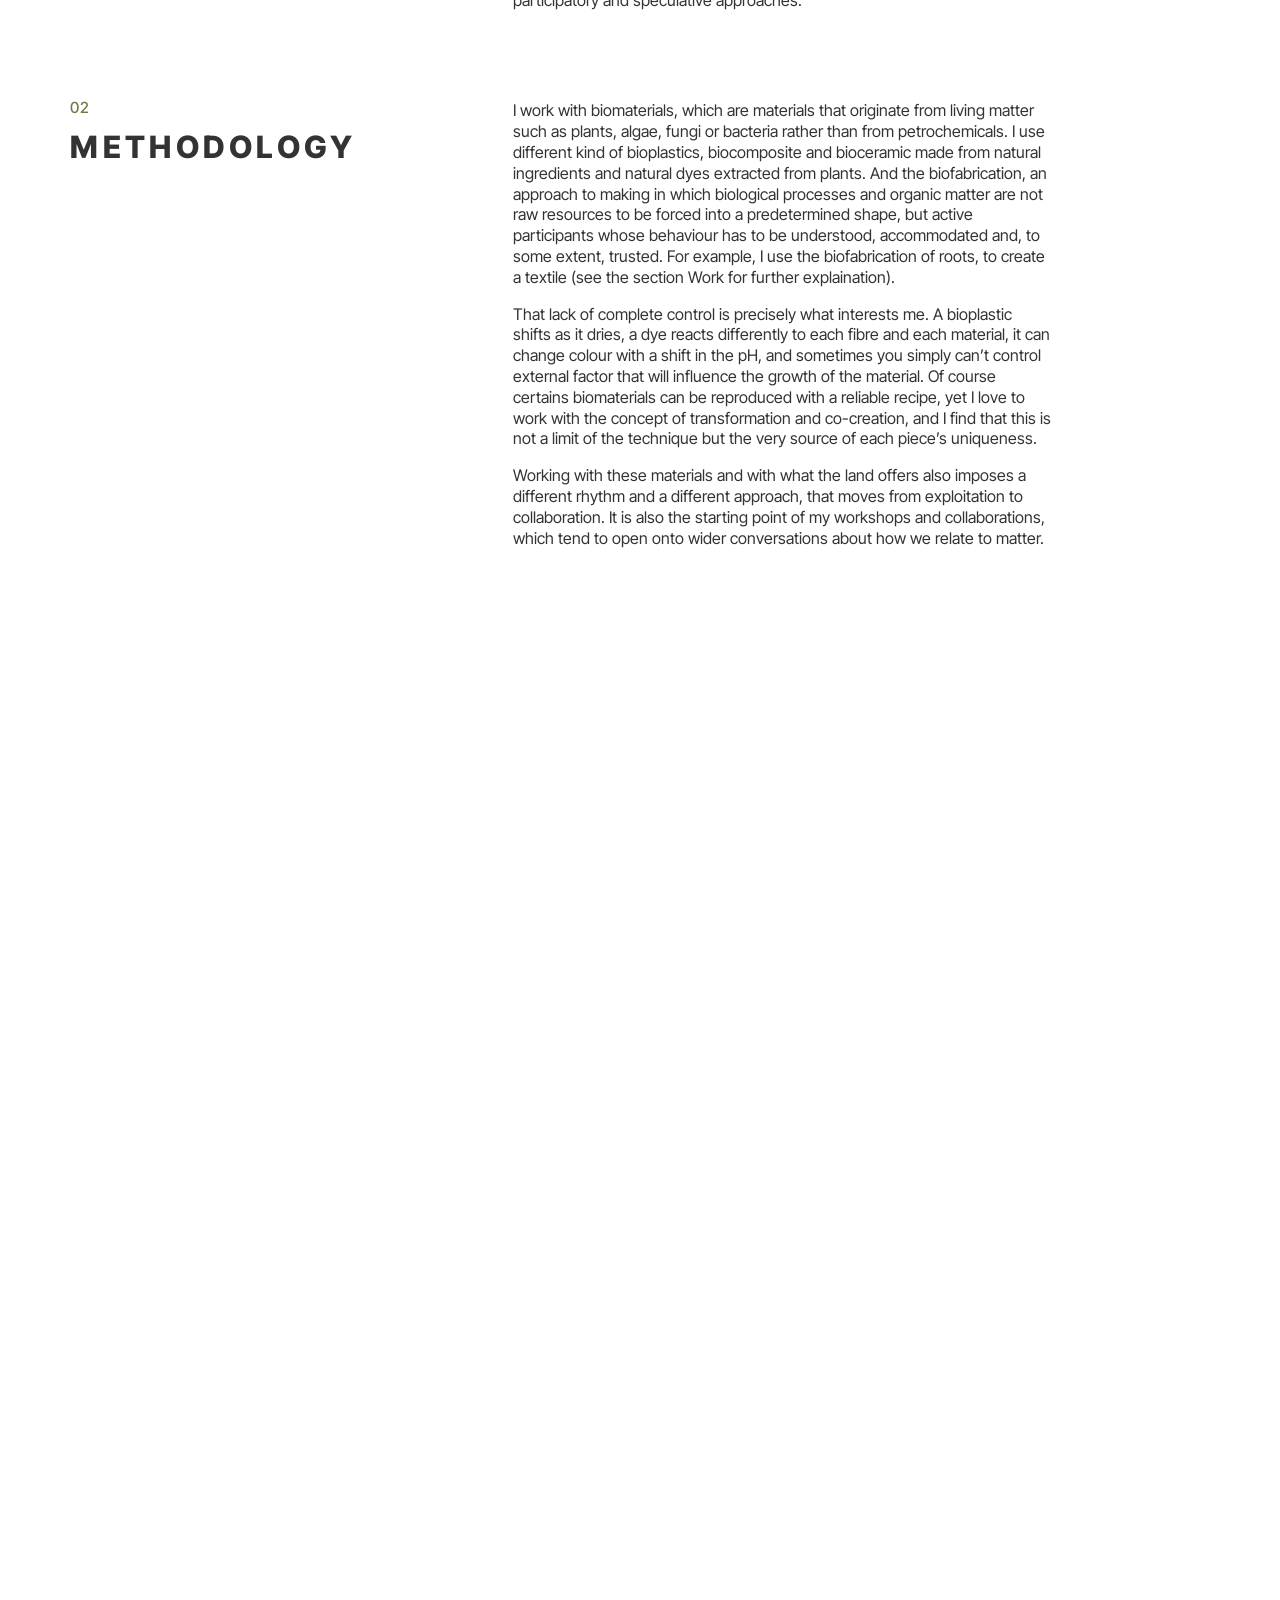
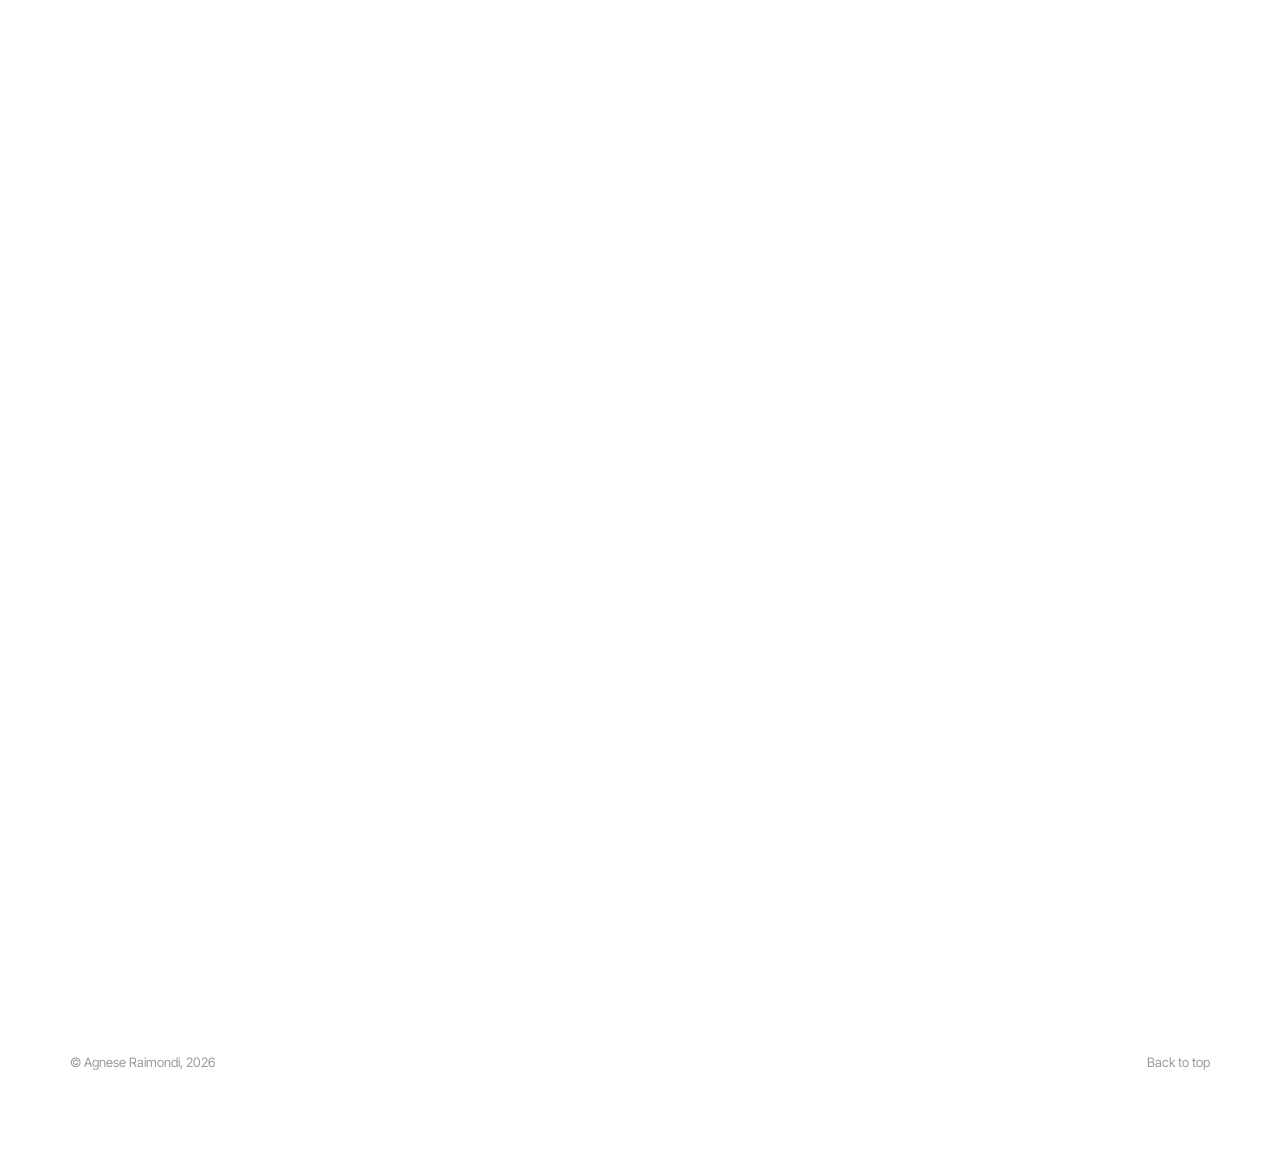
==== commit a0c53753: "updeted the section of ABOUT ME" ====
--- a/index.html
+++ b/index.html
@@ -54,9 +54,9 @@
   <section class="blk" id="about">
     <h2><small>01</small>About me</h2>
     <div class="body">
-      <p>My background in Fashion and Costume Design (BA) gave me a hands-on understanding of materials, textiles, and the human body, along with the craft skills to turn ideas into physical form. Costume design also taught me how objects and materiality tell stories and shape the way we see ourselves and others. I later expanded this foundation with a Master’s in Design for Emergent Futures, where I learned to read cultural shifts, research emerging trends, and build narratives about the relationships between people, materials, and society, while also exploring new technologies.</p>
-<p>At the core of my practice is biomaterials and biofabrication with living systems. I work with them to explore alternatives to conventional ways of designing, building, and making, and as a starting point for questions about sustainability, regeneration, and co-creating with nature. I’m also passionate about ecovillages and permaculture, and I spend time in these communities whenever I can, bringing insights from different fields back into my research.</p>
-<p>Alongside my practice, I design and facilitate workshops on biomaterials and natural dyes to encourage experimentation and open conversation.</p>
+      <p>I am a designer, researcher and artist, or, as people would have said in ancient times, an alchemist. I’m fascinated by transformation and co-creation with nature, and these are the focus of my practice.</p>
+      <p>When I first started exploring biomaterials, I realised that for the first time a material could capture time and explore it with me: growth, transformation, decomposition. A full cycle that I could finally see clearly. It opened up a whole world inside me.</p>
+      <p>I come from a background in Fashion and Costume Design. My passion for textiles, and for the relationships between people, materials and society, led me towards regenerative design. With a Master in Design for Emergent Futures, I confirmed my passion for research, more-than-human design, and participatory and speculative approaches.</p>
     </div>
   </section>
 
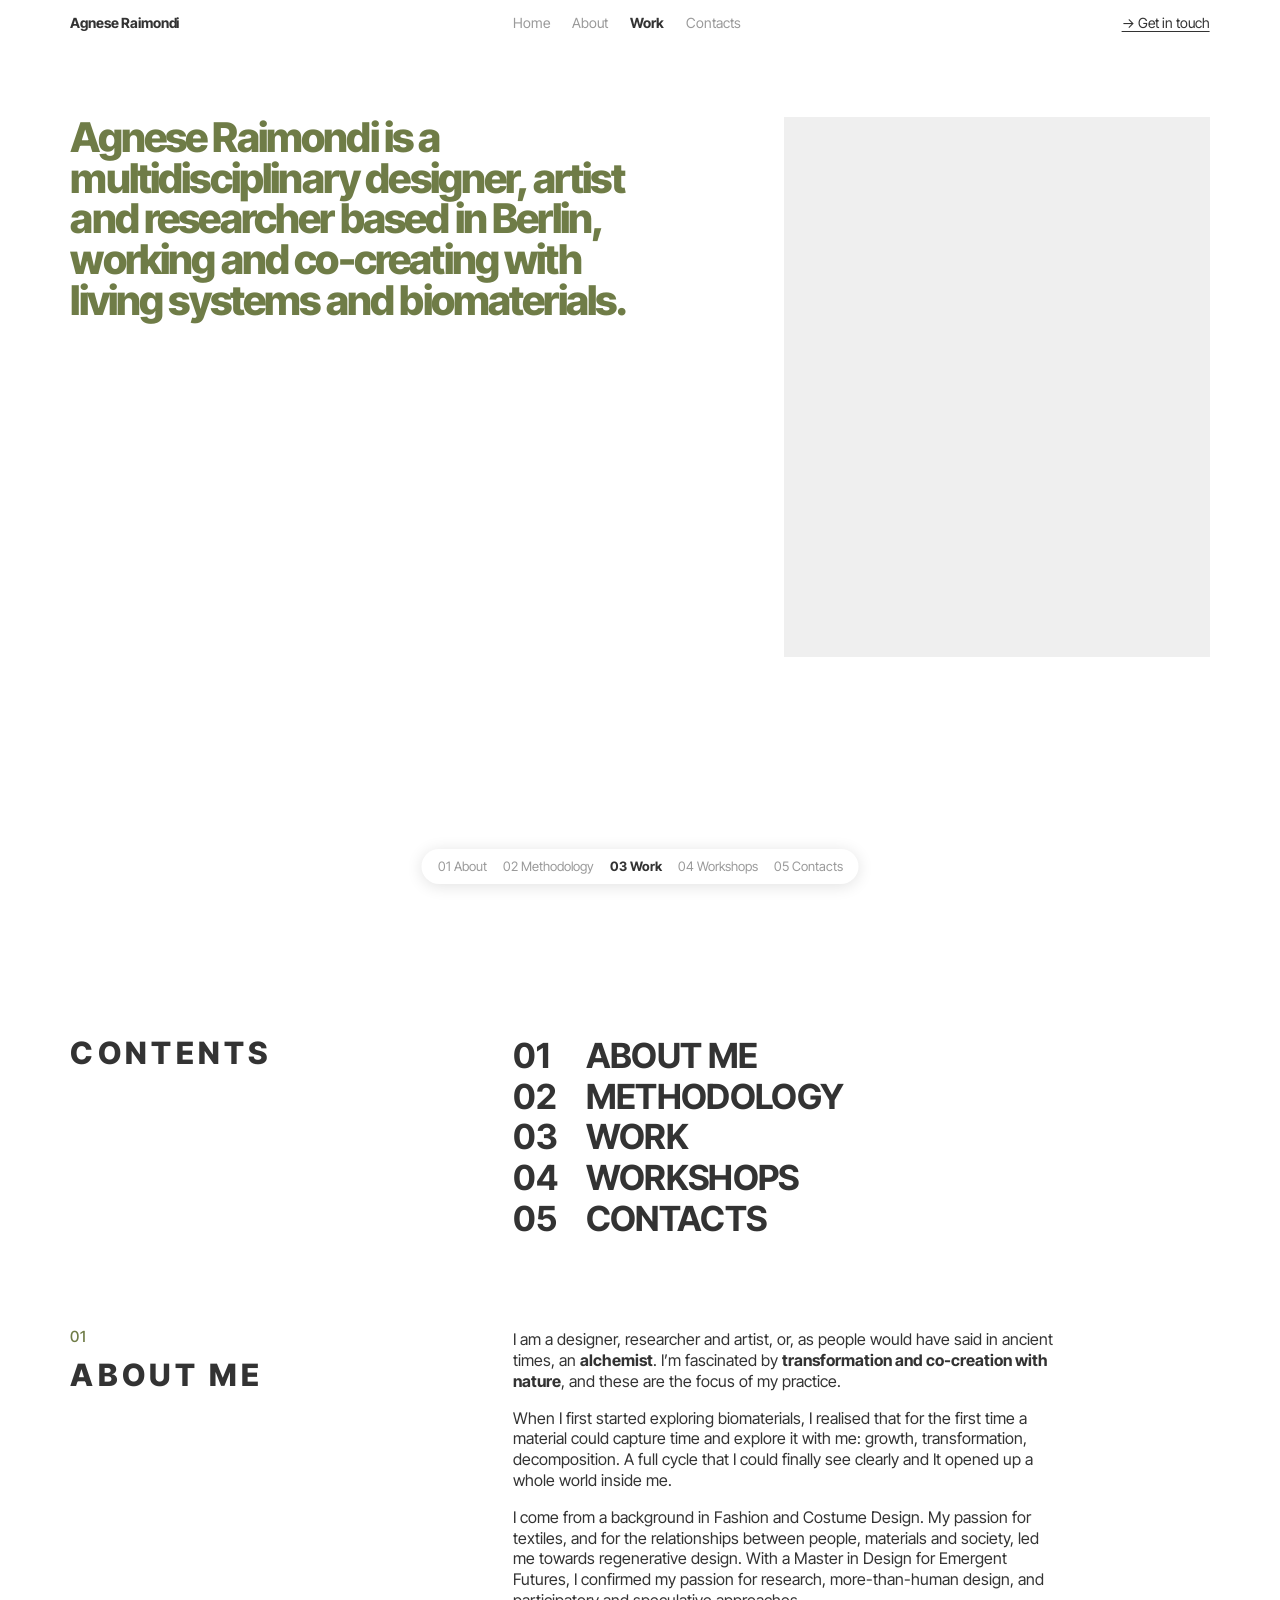
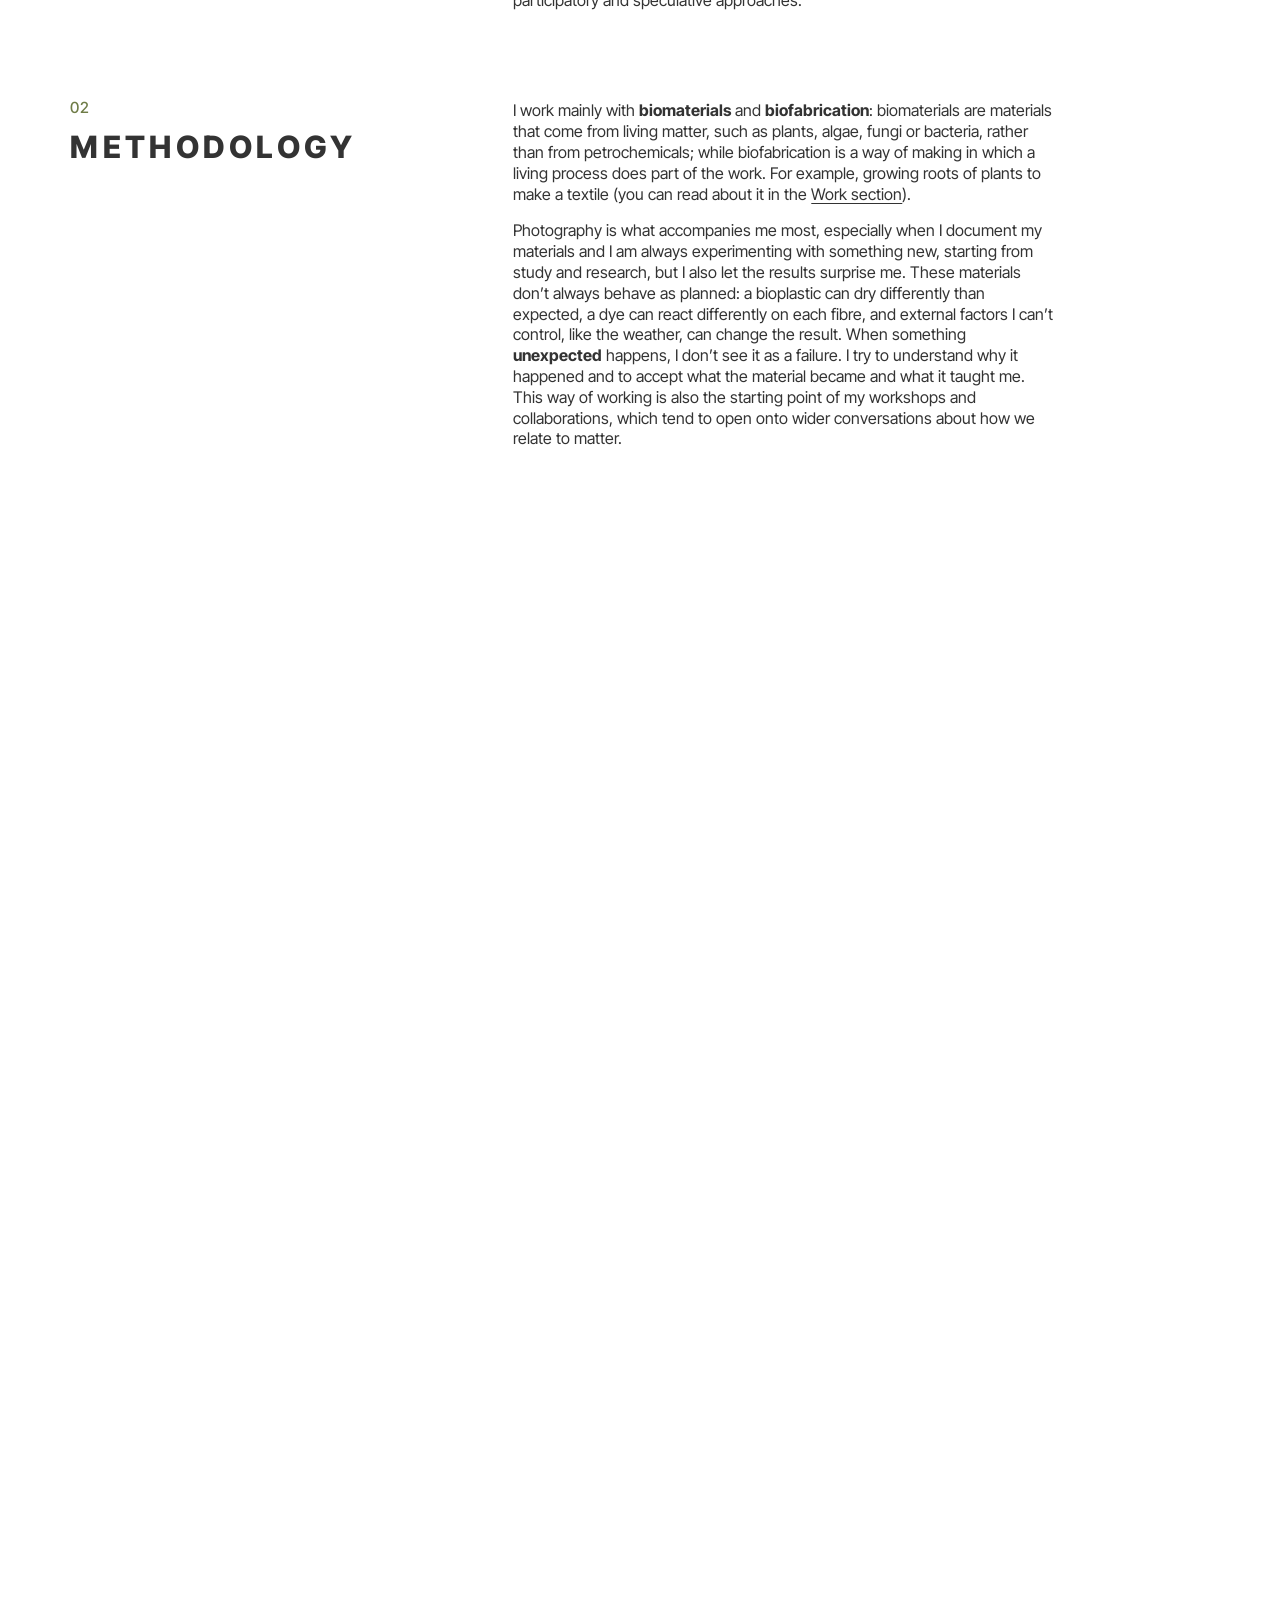
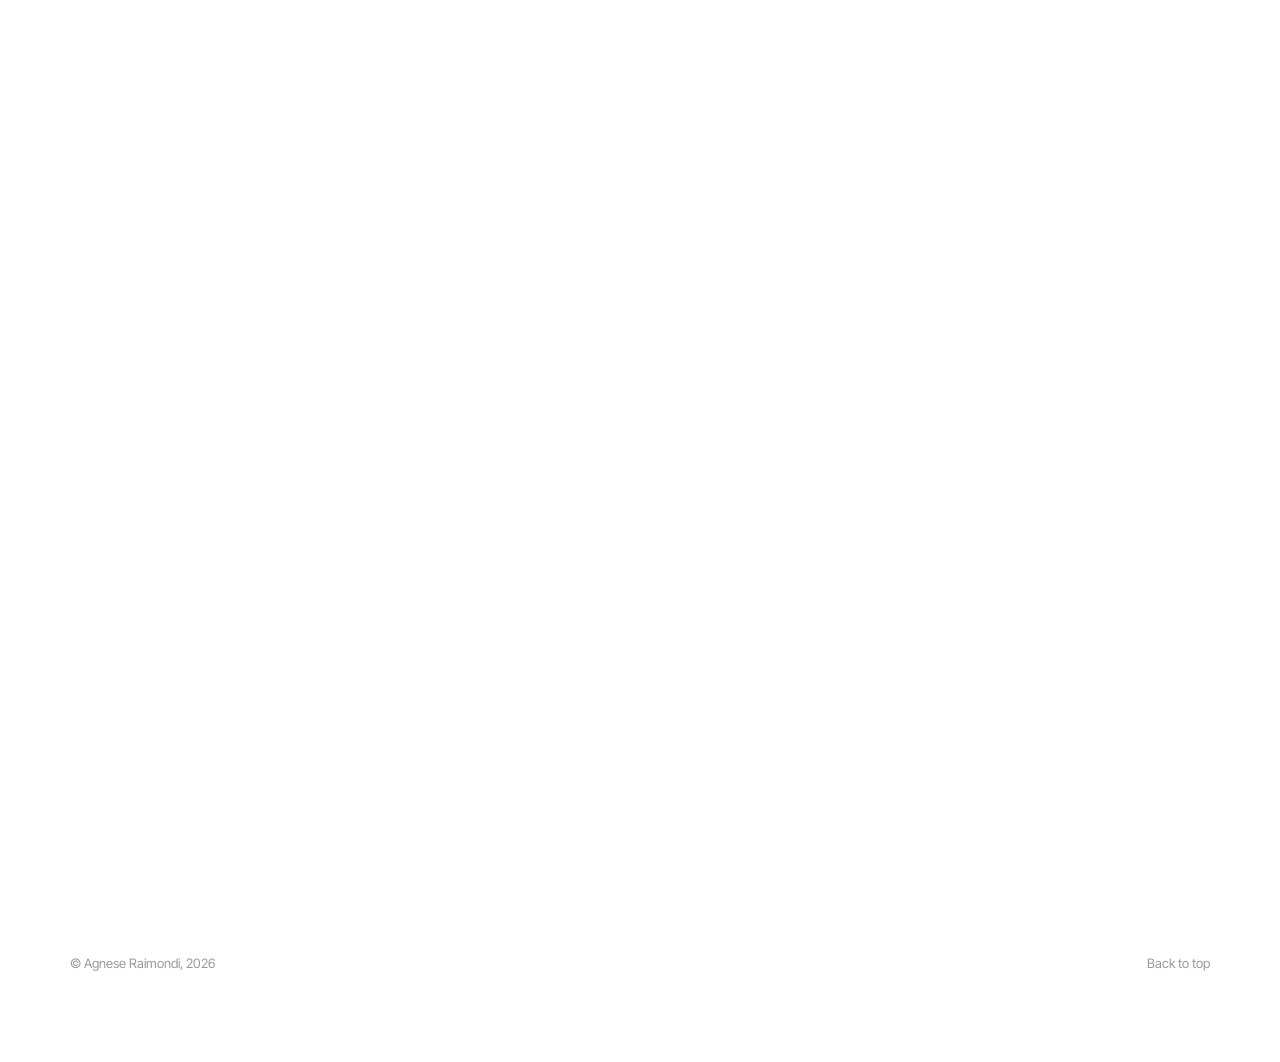
==== commit 4fecf4cd: "changing methodology" ====
--- a/index.html
+++ b/index.html
@@ -54,20 +54,20 @@
   <section class="blk" id="about">
     <h2><small>01</small>About me</h2>
     <div class="body">
-      <p>I am a designer, researcher and artist, or, as people would have said in ancient times, an alchemist. I’m fascinated by transformation and co-creation with nature, and these are the focus of my practice.</p>
-      <p>When I first started exploring biomaterials, I realised that for the first time a material could capture time and explore it with me: growth, transformation, decomposition. A full cycle that I could finally see clearly. It opened up a whole world inside me.</p>
+      <p>I am a designer, researcher and artist, or, as people would have said in ancient times, an <strong>alchemist</strong>. I’m fascinated by <strong>transformation and co-creation with nature</strong>, and these are the focus of my practice.</p>
+      <p>When I first started exploring biomaterials, I realised that for the first time a material could capture time and explore it with me: growth, transformation, decomposition. A full cycle that I could finally see clearly and It opened up a whole world inside me.</p>
       <p>I come from a background in Fashion and Costume Design. My passion for textiles, and for the relationships between people, materials and society, led me towards regenerative design. With a Master in Design for Emergent Futures, I confirmed my passion for research, more-than-human design, and participatory and speculative approaches.</p>
     </div>
   </section>
 
-  <section class="blk" id="methodology">
-    <h2><small>02</small>Methodology</h2>
-    <div class="body">
-<p>I work with biomaterials, which are materials that originate from living matter such as plants, algae, fungi or bacteria rather than from petrochemicals. I use different kind of bioplastics, biocomposite and bioceramic made from natural ingredients and natural dyes extracted from plants. And the biofabrication, an approach to making in which biological processes and organic matter are not raw resources to be forced into a predetermined shape, but active participants whose behaviour has to be understood, accommodated and, to some extent, trusted. For example, I use the biofabrication of roots, to create a textile (see the section Work for further explaination).</p>
-<p>That lack of complete control is precisely what interests me. A bioplastic shifts as it dries, a dye reacts differently to each fibre and each material, it can change colour with a shift in the pH, and sometimes you simply can’t control external factor that will influence the growth of the material. Of course certains biomaterials can be reproduced with a reliable recipe, yet I love to work with the concept of transformation and co-creation,  and I find that this is not a limit of the technique but the very source of each piece’s uniqueness.</p>
-<p>Working with these materials and with what the land offers also imposes a different rhythm and a different approach, that moves from exploitation to collaboration. It is also the starting point of my workshops and collaborations, which tend to open onto wider conversations about how we relate to matter.</p>
-    </div>
-  </section>
+<section class="blk" id="methodology">
+  <h2><small>02</small>Methodology</h2>
+  <div class="body">
+    <p>I work mainly with <strong>biomaterials</strong> and <strong>biofabrication</strong>: biomaterials are materials that come from living matter, such as plants, algae, fungi or bacteria, rather than from petrochemicals; while biofabrication is a way of making in which a living process does part of the work. For example, growing roots of plants to make a textile (you can read about it in the <a href="#work">Work section</a>).</p>
+
+    <p>Photography is what accompanies me most, especially when I document my materials and I am always experimenting with something new, starting from study and research, but I also let the results surprise me. These materials don’t always behave as planned: a bioplastic can dry differently than expected, a dye can react differently on each fibre, and external factors I can’t control, like the weather, can change the result. When something <strong>unexpected</strong> happens, I don’t see it as a failure. I try to understand why it happened and to accept what the material became and what it taught me. This way of working is also the starting point of my workshops and collaborations, which tend to open onto wider conversations about how we relate to matter.</p>
+  </div>
+</section>
 
   <section class="blk wide" id="work">
     <h2><small>03</small>Work</h2>
--- a/style.css
+++ b/style.css
@@ -103,6 +103,7 @@
 }
 .body p{max-width:60ch;margin-bottom:1em;font-size:16px}
 .body p:last-child{margin-bottom:0}
+.body p a{text-decoration:underline;text-underline-offset:3px}
 
 /* Contents */
 .toc ol{list-style:none}
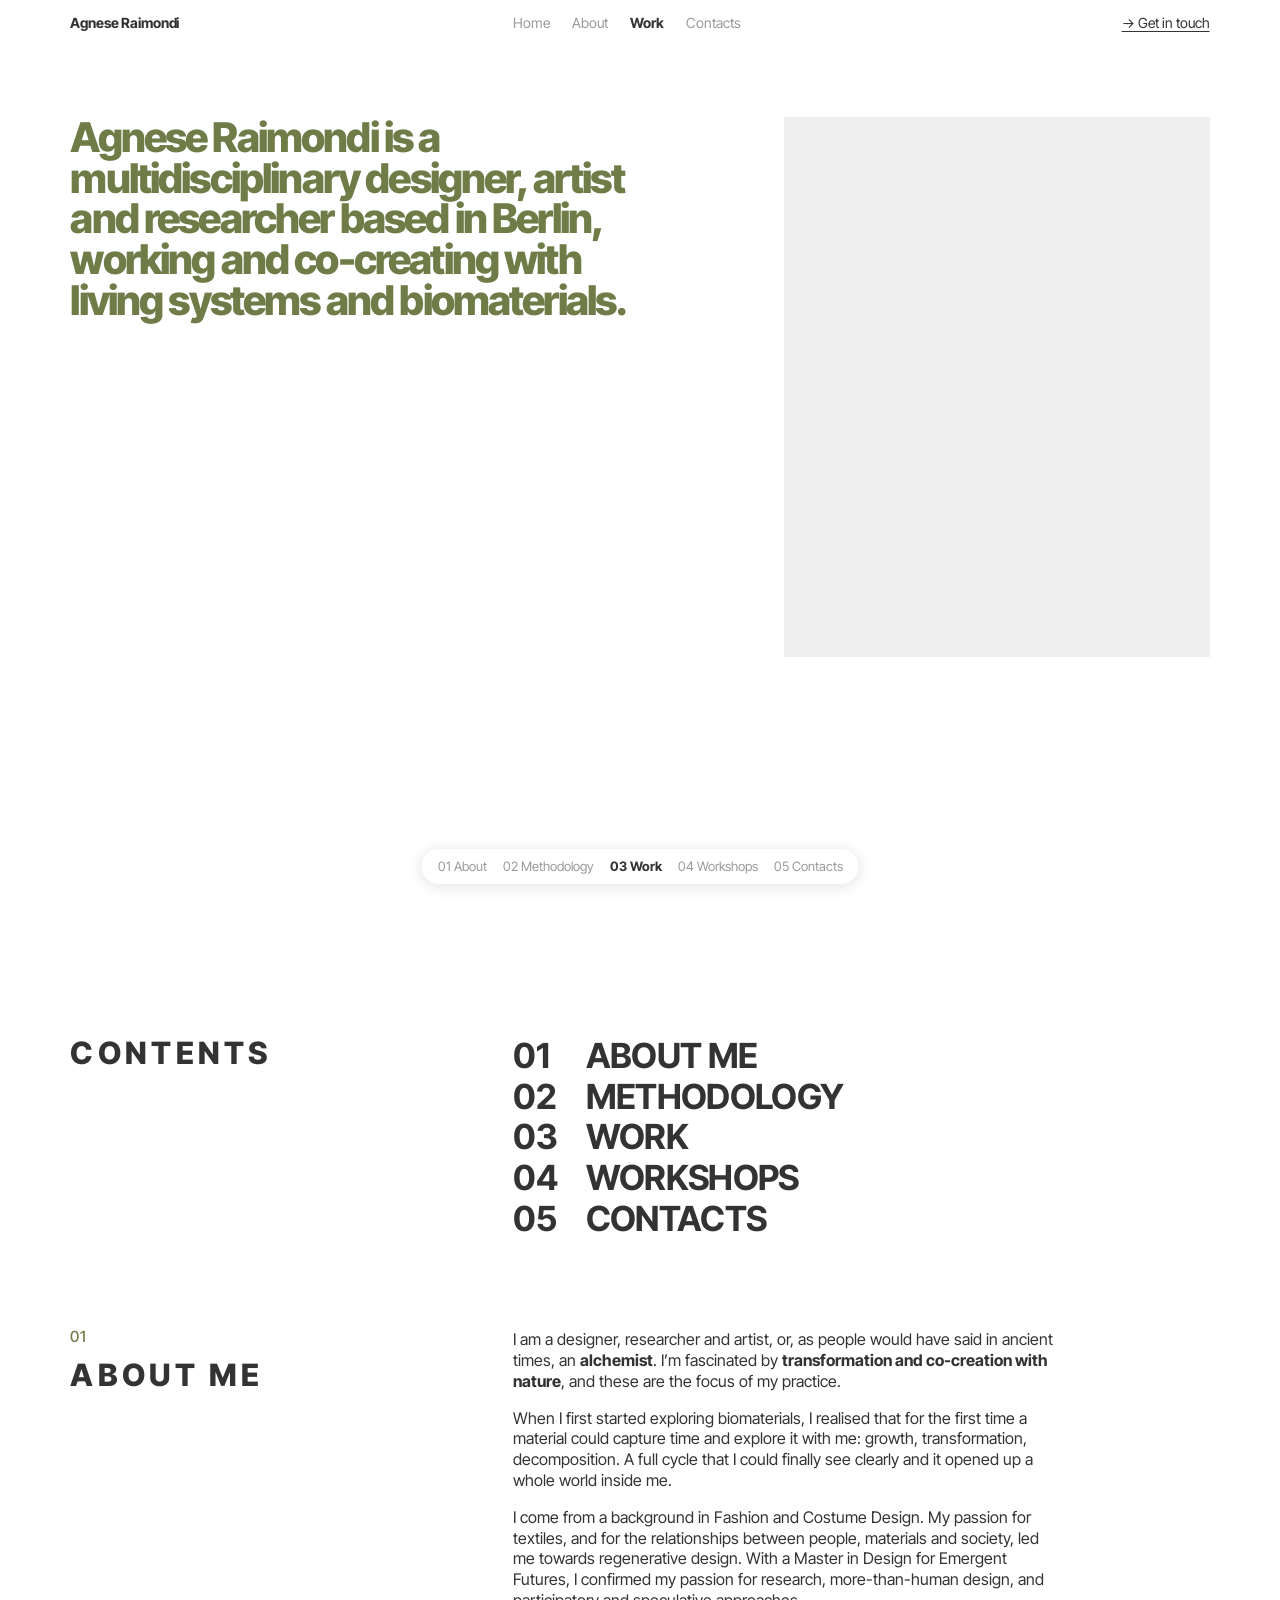
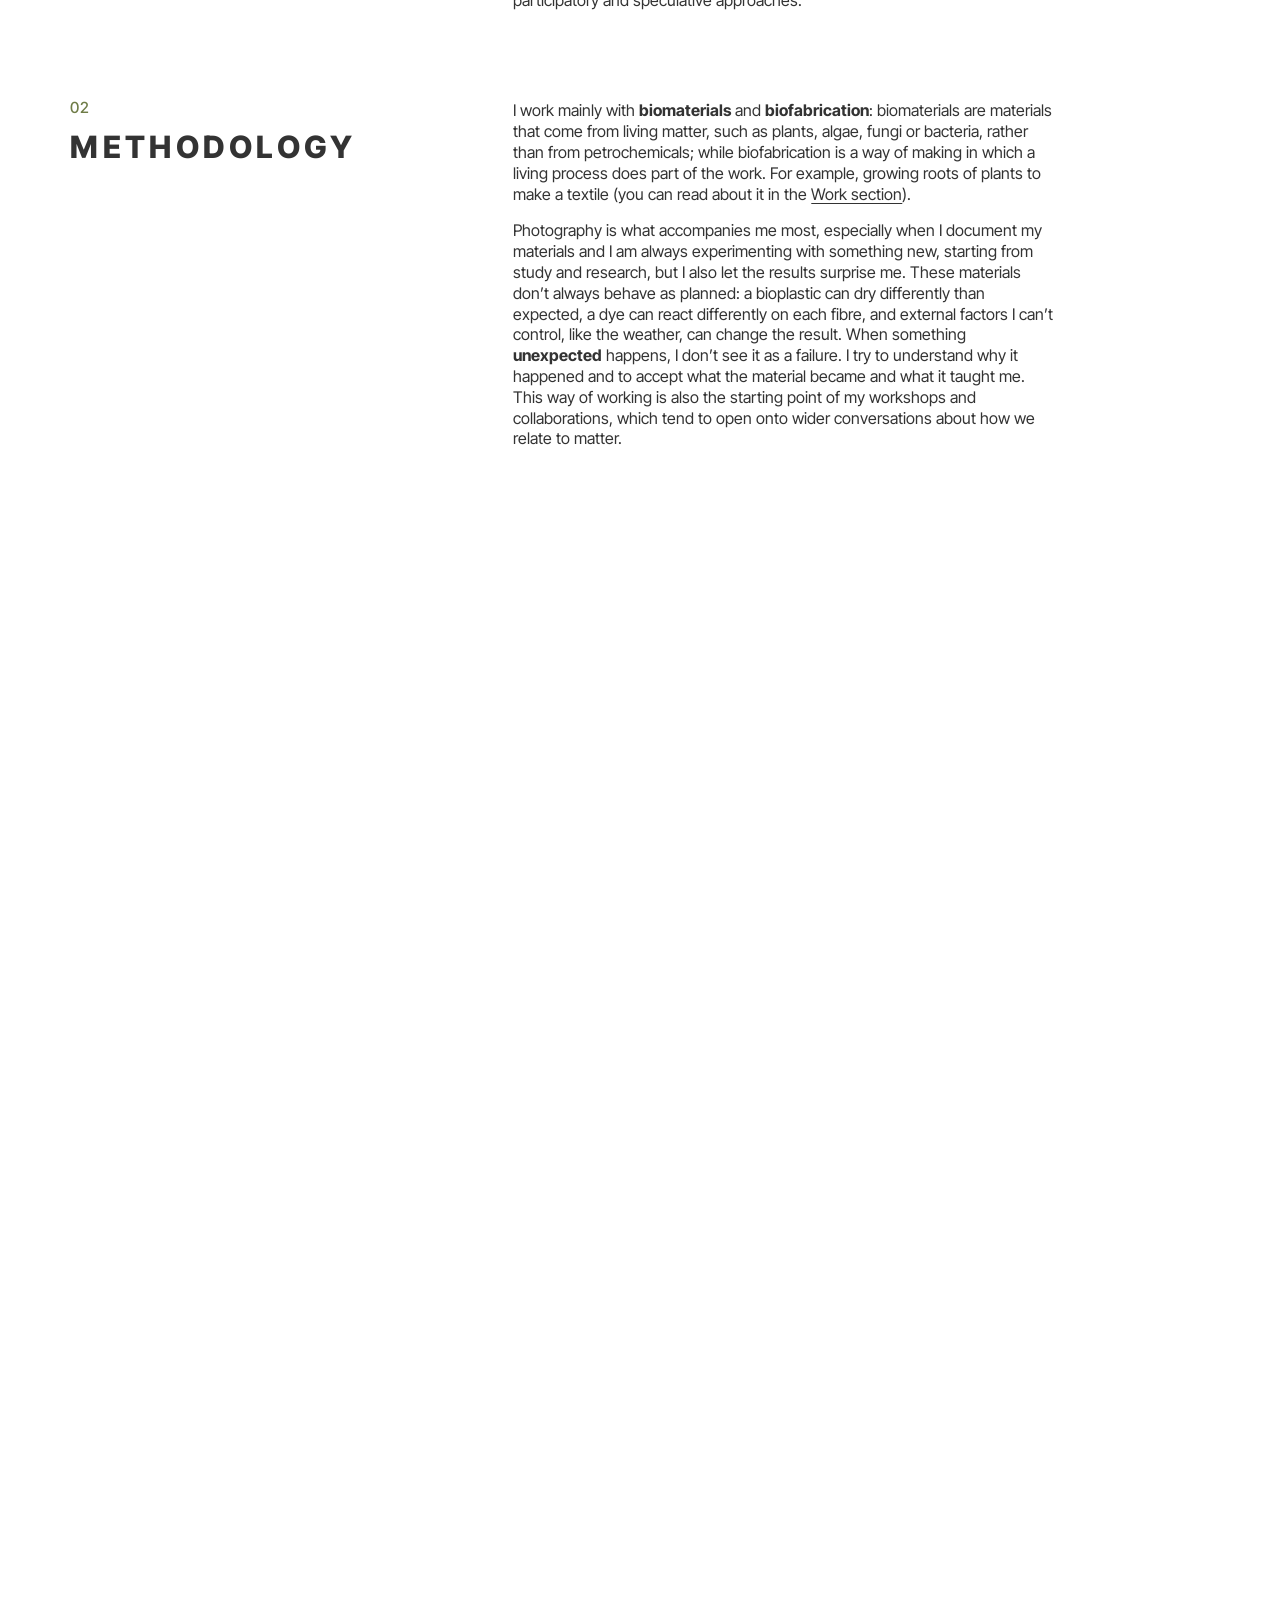
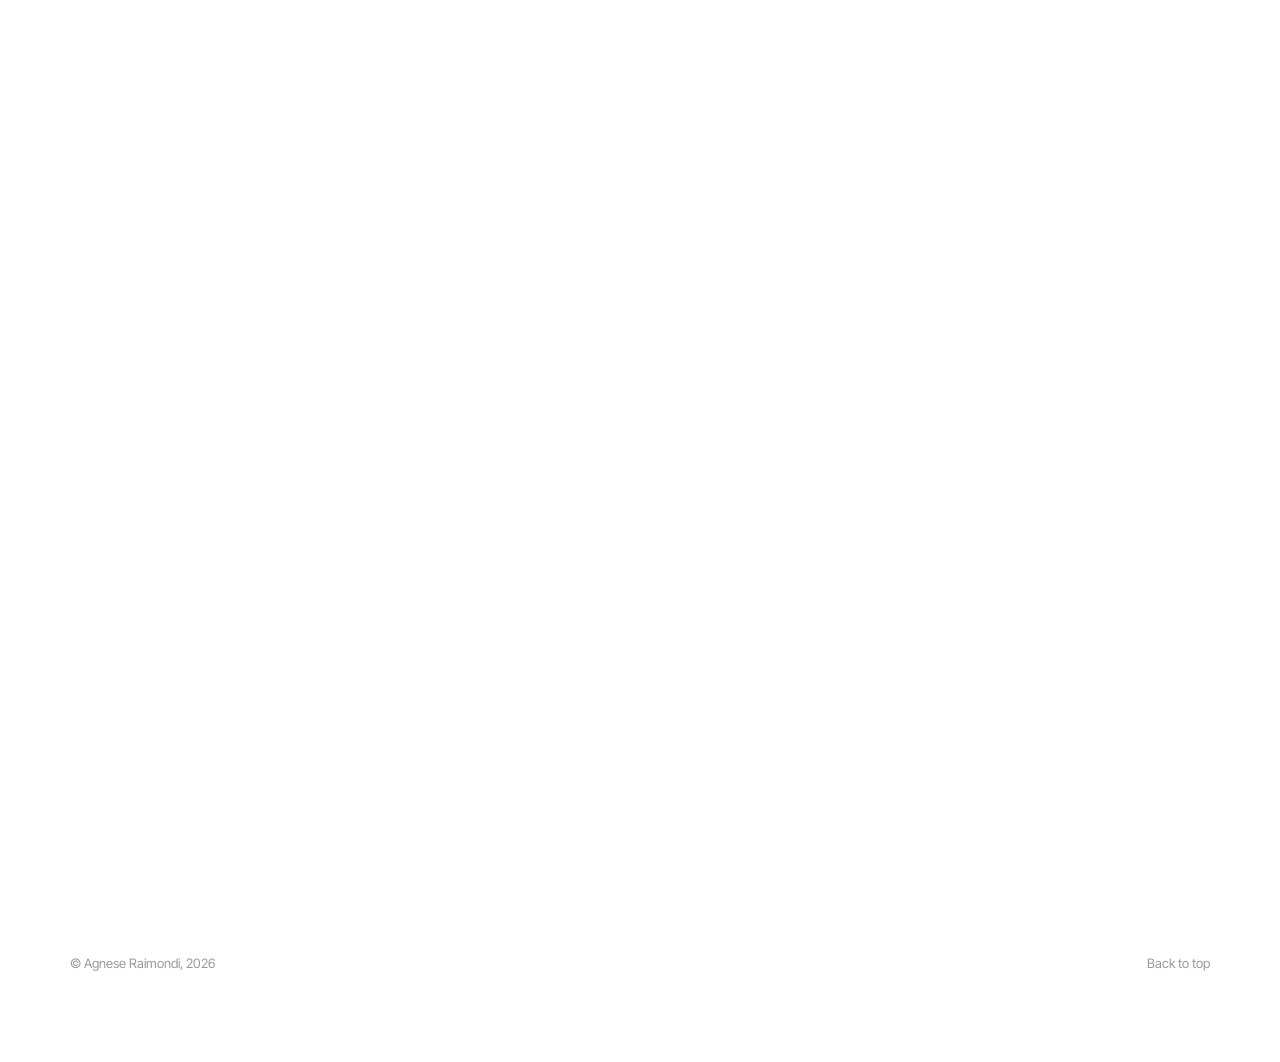
==== commit 2dd7aff3: "ready to go public just a typo error" ====
--- a/index.html
+++ b/index.html
@@ -55,7 +55,7 @@
     <h2><small>01</small>About me</h2>
     <div class="body">
       <p>I am a designer, researcher and artist, or, as people would have said in ancient times, an <strong>alchemist</strong>. I’m fascinated by <strong>transformation and co-creation with nature</strong>, and these are the focus of my practice.</p>
-      <p>When I first started exploring biomaterials, I realised that for the first time a material could capture time and explore it with me: growth, transformation, decomposition. A full cycle that I could finally see clearly and It opened up a whole world inside me.</p>
+      <p>When I first started exploring biomaterials, I realised that for the first time a material could capture time and explore it with me: growth, transformation, decomposition. A full cycle that I could finally see clearly and it opened up a whole world inside me.</p>
       <p>I come from a background in Fashion and Costume Design. My passion for textiles, and for the relationships between people, materials and society, led me towards regenerative design. With a Master in Design for Emergent Futures, I confirmed my passion for research, more-than-human design, and participatory and speculative approaches.</p>
     </div>
   </section>
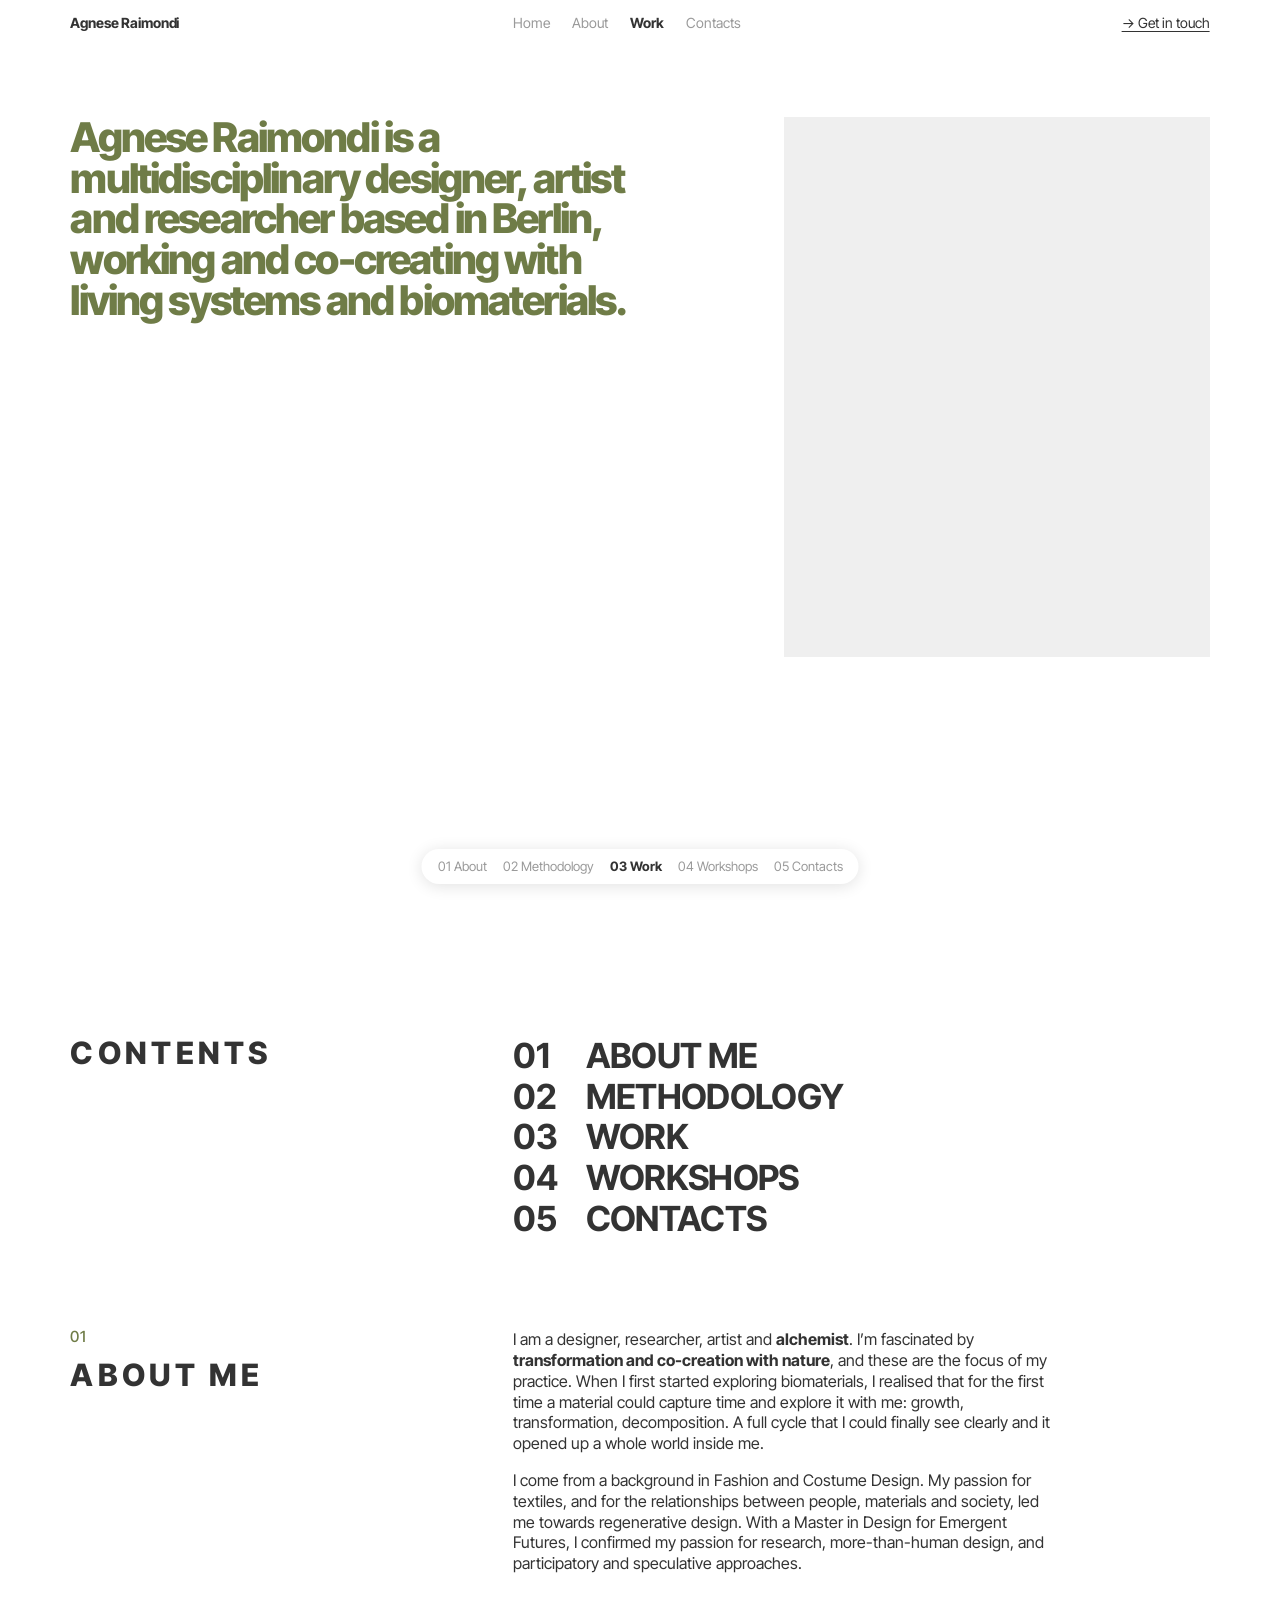
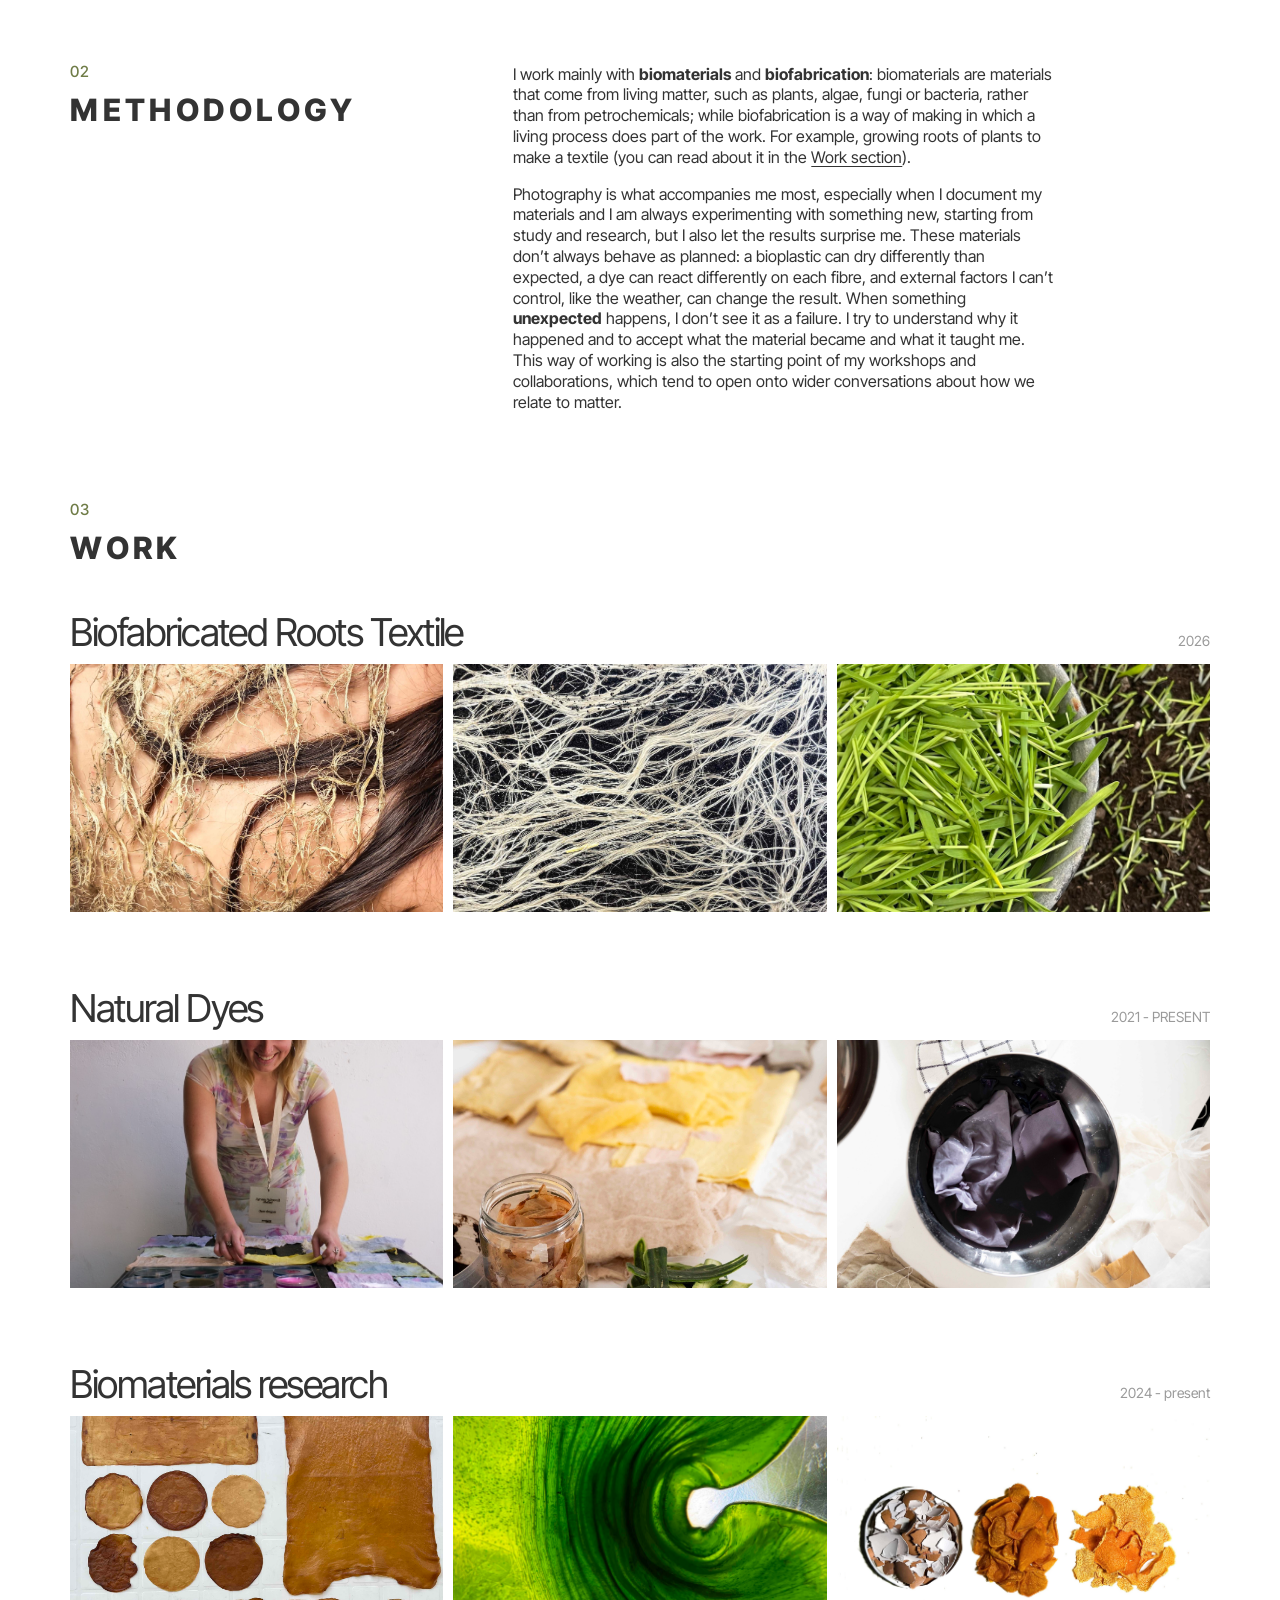
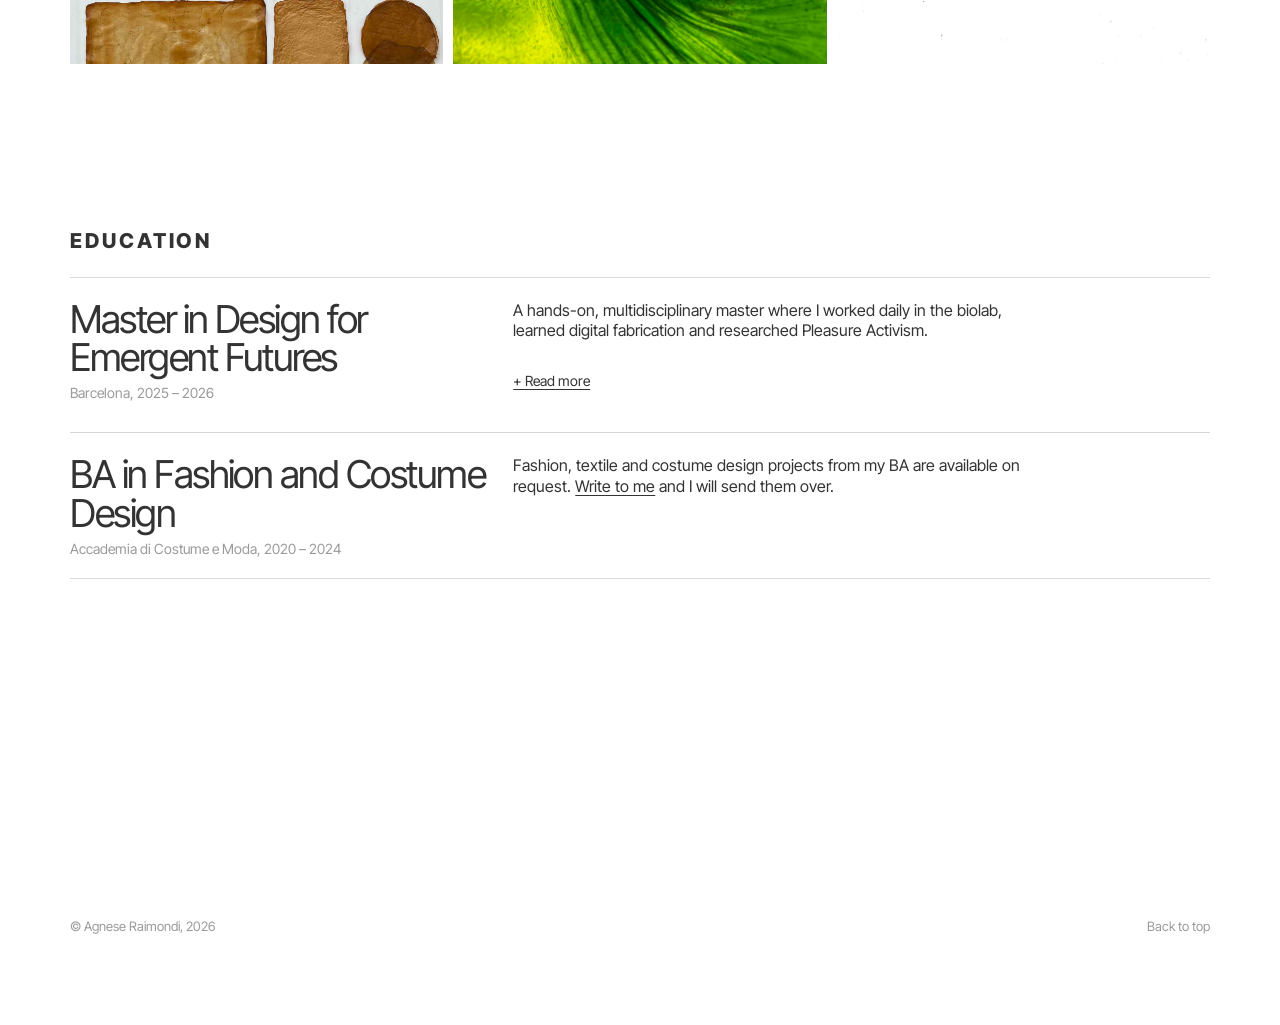
==== commit 191c7af9: "alchemist changed" ====
--- a/index.html
+++ b/index.html
@@ -54,8 +54,7 @@
   <section class="blk" id="about">
     <h2><small>01</small>About me</h2>
     <div class="body">
-      <p>I am a designer, researcher and artist, or, as people would have said in ancient times, an <strong>alchemist</strong>. I’m fascinated by <strong>transformation and co-creation with nature</strong>, and these are the focus of my practice.</p>
-      <p>When I first started exploring biomaterials, I realised that for the first time a material could capture time and explore it with me: growth, transformation, decomposition. A full cycle that I could finally see clearly and it opened up a whole world inside me.</p>
+      <p>I am a designer, researcher, artist and <strong>alchemist</strong>. I’m fascinated by <strong>transformation and co-creation with nature</strong>, and these are the focus of my practice. When I first started exploring biomaterials, I realised that for the first time a material could capture time and explore it with me: growth, transformation, decomposition. A full cycle that I could finally see clearly and it opened up a whole world inside me.</p>
       <p>I come from a background in Fashion and Costume Design. My passion for textiles, and for the relationships between people, materials and society, led me towards regenerative design. With a Master in Design for Emergent Futures, I confirmed my passion for research, more-than-human design, and participatory and speculative approaches.</p>
     </div>
   </section>
